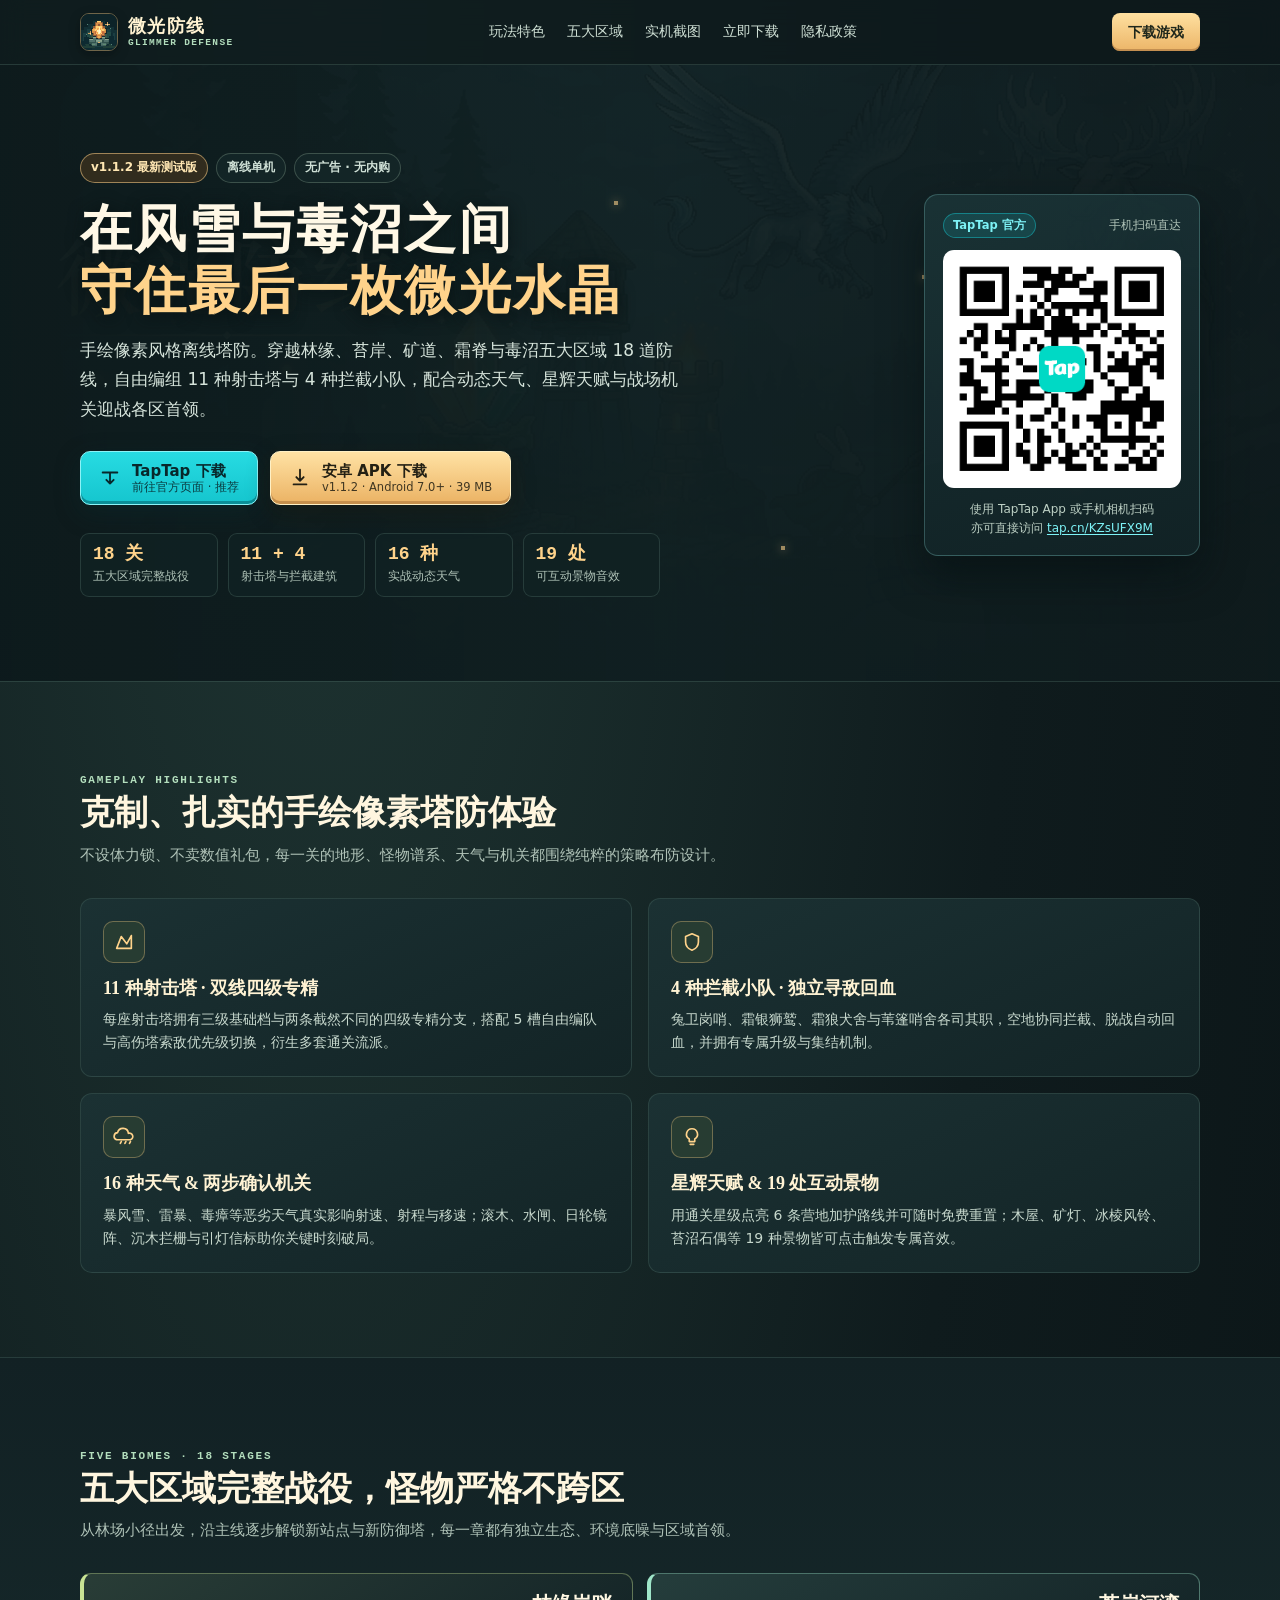
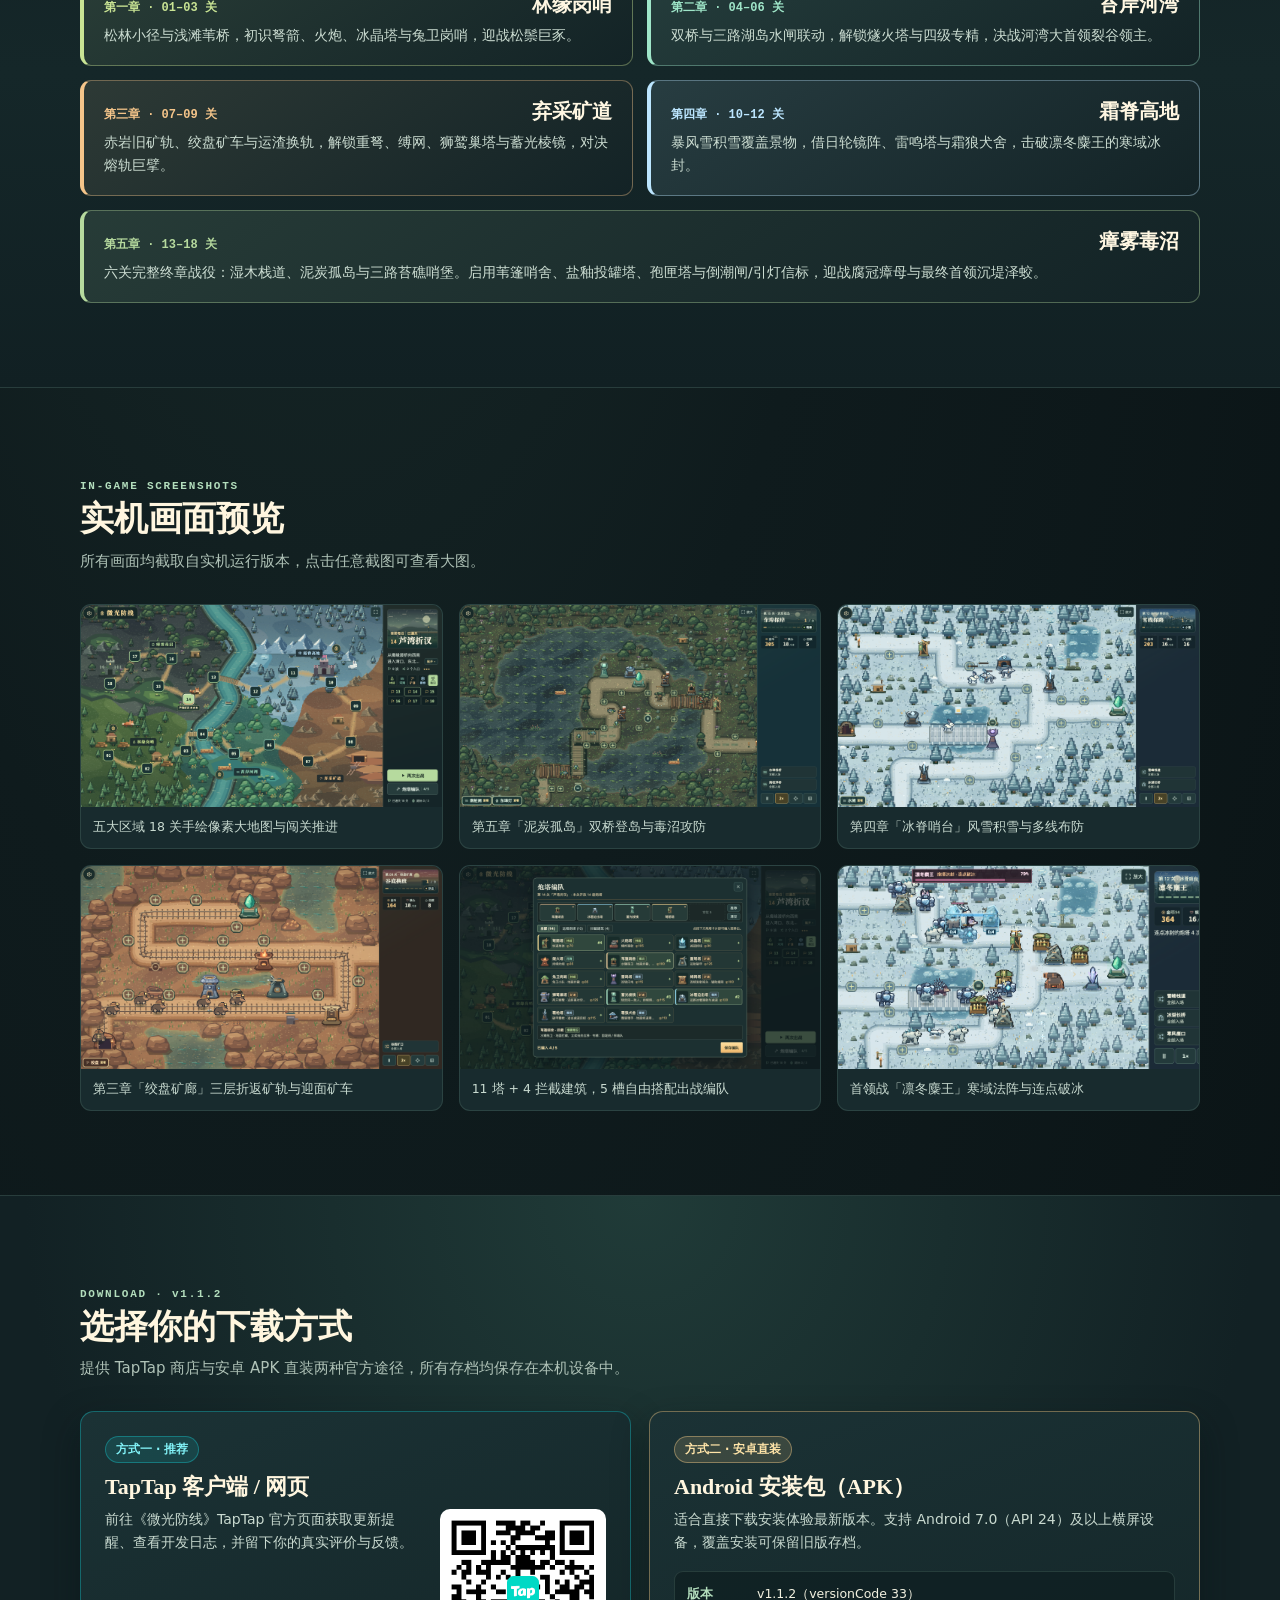
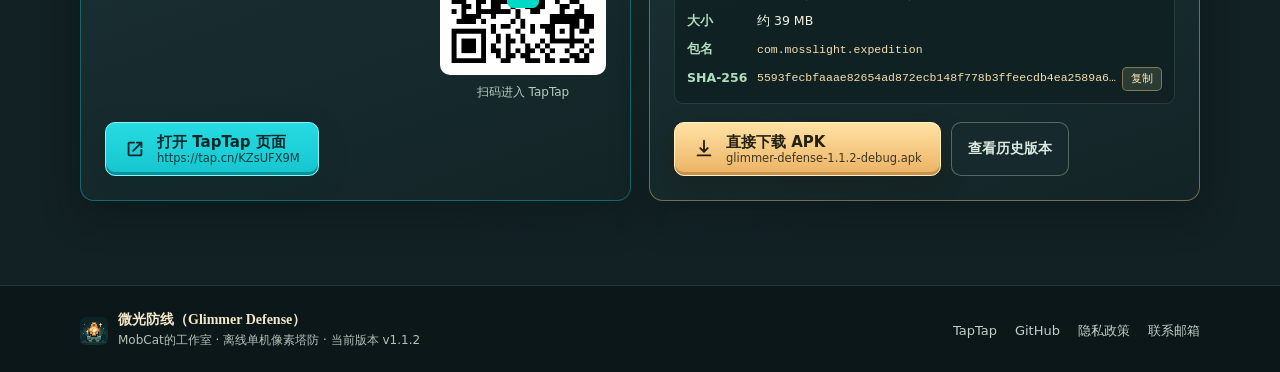
==== index.html @ dcfd7cd8 "Deploy Glimmer Defense static official website" ====
<!doctype html>
<html lang="zh-CN">
  <head>
    <meta charset="utf-8" />
    <meta name="viewport" content="width=device-width,initial-scale=1,viewport-fit=cover" />
    <title>微光防线（Glimmer Defense）· 离线单机像素塔防官网</title>
    <meta
      name="description"
      content="《微光防线》是一款离线单机像素塔防游戏。布置 11 种射击塔与 4 种拦截建筑，在五大区域 18 关风雪与毒沼中守住最后一枚微光水晶。支持安卓直装与 TapTap 下载。"
    />
    <meta name="theme-color" content="#142426" />
    <meta property="og:title" content="微光防线（Glimmer Defense）· 离线单机像素塔防" />
    <meta
      property="og:description"
      content="18 关五大区域手绘像素战役，11 种射击塔 + 4 种拦截建筑，16 种动态天气，离线单机无广告无内购。"
    />
    <meta property="og:image" content="./site/assets/cover.png" />
    <meta property="og:type" content="website" />
    <link rel="icon" href="./site/assets/icon.png" type="image/png" />
    <link rel="stylesheet" href="./site/style.css" />
  </head>
  <body>
    <header class="site-header">
      <div class="container header-inner">
        <a class="brand" href="#top" aria-label="微光防线首页">
          <img class="brand-icon" src="./site/assets/icon.png" alt="微光防线图标" width="38" height="38" />
          <span class="brand-text">
            <strong>微光防线</strong>
            <small>GLIMMER DEFENSE</small>
          </span>
        </a>
        <nav class="site-nav" aria-label="主导航">
          <a href="#features">玩法特色</a>
          <a href="#regions">五大区域</a>
          <a href="#gallery">实机截图</a>
          <a href="#download">立即下载</a>
          <a href="./privacy-policy.html">隐私政策</a>
        </nav>
        <a class="nav-cta" href="#download">下载游戏</a>
      </div>
    </header>

    <main id="top">
      <section class="hero">
        <div class="hero-backdrop" aria-hidden="true">
          <img src="./site/assets/cover.png" alt="" />
          <div class="hero-vignette"></div>
          <div class="hero-sparks">
            <span style="--x:14%;--y:28%;--d:0s"></span>
            <span style="--x:26%;--y:64%;--d:-1.2s"></span>
            <span style="--x:48%;--y:22%;--d:-2.5s"></span>
            <span style="--x:72%;--y:34%;--d:-0.7s"></span>
            <span style="--x:84%;--y:68%;--d:-3.1s"></span>
            <span style="--x:61%;--y:78%;--d:-1.8s"></span>
          </div>
        </div>

        <div class="container hero-grid">
          <div class="hero-copy">
            <div class="pill-row">
              <span class="pill accent">v1.1.2 最新测试版</span>
              <span class="pill">离线单机</span>
              <span class="pill">无广告 · 无内购</span>
            </div>
            <h1>
              在风雪与毒沼之间<br />
              <span>守住最后一枚微光水晶</span>
            </h1>
            <p class="hero-lead">
              手绘像素风格离线塔防。穿越林缘、苔岸、矿道、霜脊与毒沼五大区域 18 道防线，自由编组 11 种射击塔与 4 种拦截小队，配合动态天气、星辉天赋与战场机关迎战各区首领。
            </p>

            <div class="hero-actions">
              <a
                class="btn btn-taptap"
                href="https://tap.cn/KZsUFX9M"
                target="_blank"
                rel="noopener noreferrer"
              >
                <svg viewBox="0 0 24 24" aria-hidden="true">
                  <path d="M4 6h16M12 6v12M8 14l4 4 4-4" />
                </svg>
                <span>
                  <strong>TapTap 下载</strong>
                  <small>前往官方页面 · 推荐</small>
                </span>
              </a>
              <a
                class="btn btn-android"
                href="https://github.com/CatCatchFish/Mosslight/releases/download/v1.1.2/glimmer-defense-1.1.2-debug.apk"
                download="glimmer-defense-1.1.2-debug.apk"
              >
                <svg viewBox="0 0 24 24" aria-hidden="true">
                  <path d="M12 3v12m0 0-4-4m4 4 4-4M5 19h14" />
                </svg>
                <span>
                  <strong>安卓 APK 下载</strong>
                  <small>v1.1.2 · Android 7.0+ · 39 MB</small>
                </span>
              </a>
            </div>

            <div class="hero-metrics" aria-label="游戏核心规模">
              <div><strong>18 关</strong><span>五大区域完整战役</span></div>
              <div><strong>11 + 4</strong><span>射击塔与拦截建筑</span></div>
              <div><strong>16 种</strong><span>实战动态天气</span></div>
              <div><strong>19 处</strong><span>可互动景物音效</span></div>
            </div>
          </div>

          <aside class="hero-qr-card" aria-label="TapTap 扫码下载">
            <div class="qr-card-head">
              <span class="qr-badge">TapTap 官方</span>
              <span class="qr-sub">手机扫码直达</span>
            </div>
            <button
              type="button"
              class="qr-frame"
              id="hero-qr-trigger"
              aria-label="放大查看 TapTap 下载二维码"
              title="点击放大二维码"
            >
              <img
                src="./site/assets/taptap-qr.png"
                alt="《微光防线》TapTap 下载二维码"
                width="220"
                height="220"
              />
            </button>
            <p class="qr-caption">使用 TapTap App 或手机相机扫码<br />亦可直接访问 <a href="https://tap.cn/KZsUFX9M" target="_blank" rel="noopener noreferrer">tap.cn/KZsUFX9M</a></p>
          </aside>
        </div>
      </section>

      <section id="features" class="section">
        <div class="container">
          <div class="section-head">
            <span class="kicker">GAMEPLAY HIGHLIGHTS</span>
            <h2>克制、扎实的手绘像素塔防体验</h2>
            <p>不设体力锁、不卖数值礼包，每一关的地形、怪物谱系、天气与机关都围绕纯粹的策略布防设计。</p>
          </div>
          <div class="feature-grid">
            <article class="feature-card">
              <div class="feature-icon" aria-hidden="true">
                <svg viewBox="0 0 24 24"><path d="M4 19 9 6l6 8 5-9v14H4Z" /></svg>
              </div>
              <h3>11 种射击塔 · 双线四级专精</h3>
              <p>每座射击塔拥有三级基础档与两条截然不同的四级专精分支，搭配 5 槽自由编队与高伤塔索敌优先级切换，衍生多套通关流派。</p>
            </article>
            <article class="feature-card">
              <div class="feature-icon" aria-hidden="true">
                <svg viewBox="0 0 24 24"><path d="M12 3 5 6v6c0 4.5 3 7.5 7 9 4-1.5 7-4.5 7-9V6l-7-3Z" /></svg>
              </div>
              <h3>4 种拦截小队 · 独立寻敌回血</h3>
              <p>兔卫岗哨、霜银狮鹫、霜狼犬舍与苇篷哨舍各司其职，空地协同拦截、脱战自动回血，并拥有专属升级与集结机制。</p>
            </article>
            <article class="feature-card">
              <div class="feature-icon" aria-hidden="true">
                <svg viewBox="0 0 24 24"><path d="M4 15a4 4 0 0 1 1-7.8A6 6 0 0 1 16.8 8 3.5 3.5 0 0 1 19 15H4Zm4 4 1-2m4 2 1-2m4 2 1-2" /></svg>
              </div>
              <h3>16 种天气 & 两步确认机关</h3>
              <p>暴风雪、雷暴、毒瘴等恶劣天气真实影响射速、射程与移速；滚木、水闸、日轮镜阵、沉木拦栅与引灯信标助你关键时刻破局。</p>
            </article>
            <article class="feature-card">
              <div class="feature-icon" aria-hidden="true">
                <svg viewBox="0 0 24 24"><path d="M12 3a6 6 0 0 0-3 11.2V17h6v-2.8A6 6 0 0 0 12 3Zm-2 17h4" /></svg>
              </div>
              <h3>星辉天赋 & 19 处互动景物</h3>
              <p>用通关星级点亮 6 条营地加护路线并可随时免费重置；木屋、矿灯、冰棱风铃、苔沼石偶等 19 种景物皆可点击触发专属音效。</p>
            </article>
          </div>
        </div>
      </section>

      <section id="regions" class="section section-alt">
        <div class="container">
          <div class="section-head">
            <span class="kicker">FIVE BIOMES · 18 STAGES</span>
            <h2>五大区域完整战役，怪物严格不跨区</h2>
            <p>从林场小径出发，沿主线逐步解锁新站点与新防御塔，每一章都有独立生态、环境底噪与区域首领。</p>
          </div>
          <div class="region-grid">
            <article class="region-card" style="--region:#c9e494">
              <div class="region-top"><span>第一章 · 01–03 关</span><strong>林缘岗哨</strong></div>
              <p>松林小径与浅滩苇桥，初识弩箭、火炮、冰晶塔与兔卫岗哨，迎战松鬃巨豕。</p>
            </article>
            <article class="region-card" style="--region:#9fe6c9">
              <div class="region-top"><span>第二章 · 04–06 关</span><strong>苔岸河湾</strong></div>
              <p>双桥与三路湖岛水闸联动，解锁燧火塔与四级专精，决战河湾大首领裂谷领主。</p>
            </article>
            <article class="region-card" style="--region:#f5c58a">
              <div class="region-top"><span>第三章 · 07–09 关</span><strong>弃采矿道</strong></div>
              <p>赤岩旧矿轨、绞盘矿车与运渣换轨，解锁重弩、缚网、狮鹫巢塔与蓄光棱镜，对决熔轨巨擘。</p>
            </article>
            <article class="region-card" style="--region:#bce6ff">
              <div class="region-top"><span>第四章 · 10–12 关</span><strong>霜脊高地</strong></div>
              <p>暴风雪积雪覆盖景物，借日轮镜阵、雷鸣塔与霜狼犬舍，击破凛冬麋王的寒域冰封。</p>
            </article>
            <article class="region-card region-wide" style="--region:#b6da9e">
              <div class="region-top"><span>第五章 · 13–18 关</span><strong>瘴雾毒沼</strong></div>
              <p>六关完整终章战役：湿木栈道、泥炭孤岛与三路苔礁哨堡。启用苇篷哨舍、盐釉投罐塔、孢匣塔与倒潮闸/引灯信标，迎战腐冠瘴母与最终首领沉堤泽蛟。</p>
            </article>
          </div>
        </div>
      </section>

      <section id="gallery" class="section">
        <div class="container">
          <div class="section-head">
            <span class="kicker">IN-GAME SCREENSHOTS</span>
            <h2>实机画面预览</h2>
            <p>所有画面均截取自实机运行版本，点击任意截图可查看大图。</p>
          </div>
          <div class="gallery-grid" id="gallery-grid">
            <figure class="shot-card">
              <button type="button" class="shot-btn" data-shot="0" aria-label="查看大图：五大区域 18 关手绘像素大地图">
                <img src="./site/assets/shot-01-map.png" alt="五大区域 18 关手绘像素大地图" loading="lazy" />
              </button>
              <figcaption>五大区域 18 关手绘像素大地图与闯关推进</figcaption>
            </figure>
            <figure class="shot-card">
              <button type="button" class="shot-btn" data-shot="1" aria-label="查看大图：毒沼泥炭孤岛实战">
                <img src="./site/assets/shot-02-mire.png" alt="第 15 关泥炭孤岛毒沼实战" loading="lazy" />
              </button>
              <figcaption>第五章「泥炭孤岛」双桥登岛与毒沼攻防</figcaption>
            </figure>
            <figure class="shot-card">
              <button type="button" class="shot-btn" data-shot="2" aria-label="查看大图：霜脊高地雪天实战">
                <img src="./site/assets/shot-03-frost.png" alt="第 12 关冰脊哨台霜脊雪天实战" loading="lazy" />
              </button>
              <figcaption>第四章「冰脊哨台」风雪积雪与多线布防</figcaption>
            </figure>
            <figure class="shot-card">
              <button type="button" class="shot-btn" data-shot="3" aria-label="查看大图：弃采矿道绞盘矿廊实战">
                <img src="./site/assets/shot-04-mine.png" alt="第 08 关绞盘矿廊矿道实战" loading="lazy" />
              </button>
              <figcaption>第三章「绞盘矿廊」三层折返矿轨与迎面矿车</figcaption>
            </figure>
            <figure class="shot-card">
              <button type="button" class="shot-btn" data-shot="4" aria-label="查看大图：炮塔编队界面">
                <img src="./site/assets/shot-05-loadout.png" alt="11 种射击塔与 4 种拦截建筑的 5 槽炮塔编队界面" loading="lazy" />
              </button>
              <figcaption>11 塔 + 4 拦截建筑，5 槽自由搭配出战编队</figcaption>
            </figure>
            <figure class="shot-card">
              <button type="button" class="shot-btn" data-shot="5" aria-label="查看大图：凛冬麋王 Boss 战">
                <img src="./site/assets/shot-06-boss.png" alt="第 12 关凛冬麋王冰封炮塔 Boss 战" loading="lazy" />
              </button>
              <figcaption>首领战「凛冬麋王」寒域法阵与连点破冰</figcaption>
            </figure>
          </div>
        </div>
      </section>

      <section id="download" class="section section-download">
        <div class="container">
          <div class="section-head">
            <span class="kicker">DOWNLOAD · v1.1.2</span>
            <h2>选择你的下载方式</h2>
            <p>提供 TapTap 商店与安卓 APK 直装两种官方途径，所有存档均保存在本机设备中。</p>
          </div>

          <div class="download-grid">
            <article class="download-card download-taptap">
              <div class="download-card-main">
                <span class="download-tag taptap-tag">方式一 · 推荐</span>
                <h3>TapTap 客户端 / 网页</h3>
                <p>前往《微光防线》TapTap 官方页面获取更新提醒、查看开发日志，并留下你的真实评价与反馈。</p>
                <div class="download-card-actions">
                  <a
                    class="btn btn-taptap"
                    href="https://tap.cn/KZsUFX9M"
                    target="_blank"
                    rel="noopener noreferrer"
                  >
                    <svg viewBox="0 0 24 24" aria-hidden="true">
                      <path d="M14 5h5v5m0-5-9 9M19 13v5a1 1 0 0 1-1 1H6a1 1 0 0 1-1-1V6a1 1 0 0 1 1-1h5" />
                    </svg>
                    <span><strong>打开 TapTap 页面</strong><small>https://tap.cn/KZsUFX9M</small></span>
                  </a>
                </div>
              </div>
              <div class="download-qr">
                <button
                  type="button"
                  class="qr-mini-btn"
                  id="download-qr-trigger"
                  aria-label="放大查看 TapTap 下载二维码"
                >
                  <img
                    src="./site/assets/taptap-qr.png"
                    alt="《微光防线》TapTap 二维码"
                    width="148"
                    height="148"
                  />
                </button>
                <span>扫码进入 TapTap</span>
              </div>
            </article>

            <article class="download-card download-android">
              <div class="download-card-main">
                <span class="download-tag android-tag">方式二 · 安卓直装</span>
                <h3>Android 安装包（APK）</h3>
                <p>适合直接下载安装体验最新版本。支持 Android 7.0（API 24）及以上横屏设备，覆盖安装可保留旧版存档。</p>
                <ul class="apk-meta">
                  <li><strong>版本</strong><span>v1.1.2（versionCode 33）</span></li>
                  <li><strong>大小</strong><span>约 39 MB</span></li>
                  <li><strong>包名</strong><span><code>com.mosslight.expedition</code></span></li>
                  <li>
                    <strong>SHA-256</strong>
                    <span class="hash-row">
                      <code id="apk-sha256">5593fecbfaaae82654ad872ecb148f778b3ffeecdb4ea2589a6d2d786d2f16dd</code>
                      <button type="button" class="copy-btn" id="copy-sha256">复制</button>
                    </span>
                  </li>
                </ul>
                <div class="download-card-actions">
                  <a
                    class="btn btn-android"
                    href="https://github.com/CatCatchFish/Mosslight/releases/download/v1.1.2/glimmer-defense-1.1.2-debug.apk"
                    download="glimmer-defense-1.1.2-debug.apk"
                  >
                    <svg viewBox="0 0 24 24" aria-hidden="true">
                      <path d="M12 3v12m0 0-4-4m4 4 4-4M5 19h14" />
                    </svg>
                    <span><strong>直接下载 APK</strong><small>glimmer-defense-1.1.2-debug.apk</small></span>
                  </a>
                  <a
                    class="btn btn-ghost"
                    href="https://github.com/CatCatchFish/Mosslight/releases"
                    target="_blank"
                    rel="noopener noreferrer"
                  >查看历史版本</a>
                </div>
              </div>
            </article>
          </div>
        </div>
      </section>
    </main>

    <footer class="site-footer">
      <div class="container footer-inner">
        <div class="footer-brand">
          <img src="./site/assets/icon.png" alt="" width="28" height="28" />
          <div>
            <strong>微光防线（Glimmer Defense）</strong>
            <p>MobCat的工作室 · 离线单机像素塔防 · 当前版本 v1.1.2</p>
          </div>
        </div>
        <div class="footer-links">
          <a href="https://tap.cn/KZsUFX9M" target="_blank" rel="noopener noreferrer">TapTap</a>
          <a href="https://github.com/CatCatchFish/Mosslight" target="_blank" rel="noopener noreferrer">GitHub</a>
          <a href="./privacy-policy.html">隐私政策</a>
          <a href="mailto:mob0825@163.com">联系邮箱</a>
        </div>
      </div>
    </footer>

    <dialog id="lightbox" class="modal-dialog" aria-label="截图大图预览">
      <div class="modal-head">
        <span id="lightbox-caption"></span>
        <button type="button" class="modal-close" id="lightbox-close" aria-label="关闭预览">✕</button>
      </div>
      <div class="lightbox-stage">
        <button type="button" class="lightbox-nav prev" id="lightbox-prev" aria-label="上一张">‹</button>
        <img id="lightbox-img" alt="" />
        <button type="button" class="lightbox-nav next" id="lightbox-next" aria-label="下一张">›</button>
      </div>
    </dialog>

    <dialog id="qr-modal" class="modal-dialog qr-modal" aria-labelledby="qr-modal-title">
      <div class="modal-head">
        <strong id="qr-modal-title">扫码前往 TapTap 下载《微光防线》</strong>
        <button type="button" class="modal-close" id="qr-modal-close" aria-label="关闭二维码弹窗">✕</button>
      </div>
      <div class="qr-modal-body">
        <img src="./site/assets/taptap-qr.png" alt="《微光防线》TapTap 下载二维码" width="280" height="280" />
        <p>使用 TapTap 客户端或手机相机扫码，或直接打开链接：</p>
        <a class="btn btn-taptap" href="https://tap.cn/KZsUFX9M" target="_blank" rel="noopener noreferrer">
          <span><strong>前往 https://tap.cn/KZsUFX9M</strong></span>
        </a>
      </div>
    </dialog>

    <script src="./site/app.js" defer></script>
  </body>
</html>
---- site/style.css ----
:root {
  color-scheme: dark;
  --bg: #0f1b1d;
  --bg-alt: #132225;
  --surface: #182b2e;
  --surface-strong: #1e3538;
  --line: #49666066;
  --line-strong: #87a69088;
  --paper: #f2f1e0;
  --muted: #afc2b7;
  --gold: #ffd38b;
  --gold-deep: #d99f54;
  --mint: #b3debd;
  --taptap: #15c5ce;
  --taptap-deep: #0b8f98;
  --serif: "Songti SC", "STSong", "Noto Serif CJK SC", Georgia, serif;
  --sans: system-ui, -apple-system, "PingFang SC", "Microsoft YaHei", sans-serif;
  --mono: ui-monospace, "SFMono-Regular", Consolas, monospace;
}

* {
  box-sizing: border-box;
}

html {
  scroll-behavior: smooth;
}

body {
  margin: 0;
  background: radial-gradient(ellipse at 25% 0%, #203734 0%, var(--bg) 52%, #0a1315 100%);
  color: var(--paper);
  font: 15px/1.65 var(--sans);
  -webkit-font-smoothing: antialiased;
}

img {
  max-width: 100%;
  display: block;
}

a {
  color: inherit;
}

button {
  font: inherit;
  color: inherit;
  cursor: pointer;
}

.container {
  width: min(1120px, calc(100% - 32px));
  margin-inline: auto;
}

/* Header */
.site-header {
  position: sticky;
  top: 0;
  z-index: 20;
  backdrop-filter: blur(12px);
  background: #0e1a1cd6;
  border-bottom: 1px solid var(--line);
}

.header-inner {
  display: flex;
  align-items: center;
  justify-content: space-between;
  gap: 16px;
  min-height: 64px;
}

.brand {
  display: inline-flex;
  align-items: center;
  gap: 10px;
  text-decoration: none;
}

.brand-icon {
  border-radius: 9px;
  border: 1px solid #ffd38b66;
  image-rendering: pixelated;
  box-shadow: 0 4px 12px #00000044;
}

.brand-text strong {
  display: block;
  font: 800 18px/1.15 var(--serif);
  letter-spacing: 0.08em;
  color: #fff3d2;
}

.brand-text small {
  display: block;
  font: 700 9.5px/1.2 var(--mono);
  letter-spacing: 0.14em;
  color: var(--mint);
}

.site-nav {
  display: flex;
  align-items: center;
  gap: 22px;
}

.site-nav a {
  text-decoration: none;
  color: #cfe0d5;
  font-size: 14px;
  font-weight: 500;
  transition: color 0.15s ease;
}

.site-nav a:hover,
.site-nav a:focus-visible {
  color: var(--gold);
}

.nav-cta {
  display: inline-flex;
  align-items: center;
  justify-content: center;
  padding: 8px 16px;
  border-radius: 8px;
  background: linear-gradient(180deg, #ffe0a0, #ecb568);
  color: #1f271c;
  font-weight: 750;
  font-size: 13.5px;
  text-decoration: none;
  box-shadow: inset 0 -2px #9f6d3a88;
}

.nav-cta:hover {
  filter: brightness(1.06);
}

/* Hero */
.hero {
  position: relative;
  overflow: hidden;
  padding: clamp(44px, 7vw, 88px) 0 clamp(48px, 7vw, 84px);
  border-bottom: 1px solid var(--line);
}

.hero-backdrop {
  position: absolute;
  inset: 0;
  z-index: 0;
  pointer-events: none;
}

.hero-backdrop img {
  width: 100%;
  height: 100%;
  object-fit: cover;
  object-position: center 42%;
  opacity: 0.34;
  filter: saturate(1.05);
}

.hero-vignette {
  position: absolute;
  inset: 0;
  background:
    linear-gradient(90deg, #0d1a1ce8 0%, #102022cc 52%, #0e1a1ce6 100%),
    linear-gradient(180deg, #0d191b44 0%, var(--bg) 100%);
}

.hero-sparks span {
  position: absolute;
  left: var(--x);
  top: var(--y);
  width: 4px;
  height: 4px;
  background: var(--gold);
  box-shadow: 0 0 10px var(--gold);
  opacity: 0.6;
  animation: spark-float 4.8s ease-in-out infinite;
  animation-delay: var(--d);
}

@keyframes spark-float {
  0%, 100% { opacity: 0.18; transform: translate(0, 4px); }
  50% { opacity: 0.9; transform: translate(4px, -10px); }
}

.hero-grid {
  position: relative;
  z-index: 1;
  display: grid;
  grid-template-columns: minmax(0, 1fr) 276px;
  align-items: center;
  gap: clamp(24px, 4vw, 48px);
}

.pill-row {
  display: flex;
  flex-wrap: wrap;
  gap: 8px;
  margin-bottom: 16px;
}

.pill {
  padding: 4px 10px;
  border-radius: 999px;
  border: 1px solid #8ca89455;
  background: #142729cc;
  color: #cfe0d6;
  font-size: 12px;
  font-weight: 600;
}

.pill.accent {
  border-color: #ffd38b88;
  background: #3b311ecc;
  color: #ffe7b3;
}

.hero h1 {
  margin: 0 0 14px;
  font: 800 clamp(30px, 4.4vw, 52px)/1.18 var(--serif);
  letter-spacing: 0.04em;
  color: #fff8e6;
  text-shadow: 0 3px 16px #071112;
}

.hero h1 span {
  color: var(--gold);
}

.hero-lead {
  margin: 0 0 26px;
  max-width: 610px;
  color: #d6e4db;
  font-size: clamp(15px, 1.4vw, 17px);
  line-height: 1.75;
}

.hero-actions {
  display: flex;
  flex-wrap: wrap;
  gap: 12px;
  margin-bottom: 28px;
}

.btn {
  display: inline-flex;
  align-items: center;
  gap: 11px;
  min-height: 54px;
  padding: 9px 18px;
  border-radius: 10px;
  border: 1px solid transparent;
  text-decoration: none;
  transition: transform 0.14s ease, filter 0.14s ease, border-color 0.14s ease;
}

.btn:hover {
  transform: translateY(-1px);
  filter: brightness(1.06);
}

.btn svg {
  width: 22px;
  height: 22px;
  fill: none;
  stroke: currentColor;
  stroke-width: 2;
  stroke-linecap: round;
  stroke-linejoin: round;
  flex: none;
}

.btn strong {
  display: block;
  font-size: 15px;
  line-height: 1.2;
}

.btn small {
  display: block;
  font-size: 11.5px;
  opacity: 0.86;
  line-height: 1.25;
}

.btn-taptap {
  background: linear-gradient(180deg, #27dbe2, var(--taptap));
  border-color: #8bf3f7;
  color: #08272b;
  box-shadow: inset 0 -3px var(--taptap-deep), 0 8px 24px #092c3066;
}

.btn-android {
  background: linear-gradient(180deg, #ffe2a4, #ebb263);
  border-color: #fff0c4;
  color: #232014;
  box-shadow: inset 0 -3px #a8713988, 0 8px 24px #1d180a55;
}

.btn-ghost {
  min-height: 54px;
  padding: 0 16px;
  border-color: var(--line-strong);
  background: #172b2dcc;
  color: #dce9df;
  font-size: 14px;
  font-weight: 600;
}

.hero-metrics {
  display: grid;
  grid-template-columns: repeat(4, minmax(0, 1fr));
  gap: 10px;
  max-width: 580px;
}

.hero-metrics > div {
  padding: 10px 12px;
  border-radius: 9px;
  border: 1px solid var(--line);
  background: #112224cc;
}

.hero-metrics strong {
  display: block;
  font: 800 18px/1.2 var(--mono);
  color: var(--gold);
}

.hero-metrics span {
  display: block;
  margin-top: 2px;
  font-size: 11.5px;
  color: var(--muted);
}

/* Hero QR Card */
.hero-qr-card {
  padding: 18px;
  border-radius: 14px;
  border: 1px solid #65a3a166;
  background: linear-gradient(165deg, #1a3336ee 0%, #122326f2 100%);
  box-shadow: 0 18px 42px #050f1199;
  text-align: center;
}

.qr-card-head {
  display: flex;
  align-items: center;
  justify-content: space-between;
  margin-bottom: 12px;
}

.qr-badge {
  padding: 2px 9px;
  border-radius: 999px;
  background: #15c5ce26;
  border: 1px solid #15c5ce77;
  color: #7df2f6;
  font-size: 11.5px;
  font-weight: 700;
}

.qr-sub {
  font-size: 12px;
  color: var(--muted);
}

.qr-frame {
  display: grid;
  place-items: center;
  width: 100%;
  padding: 12px;
  border-radius: 11px;
  border: 1px solid #ffffff22;
  background: #ffffff;
  transition: transform 0.15s ease, box-shadow 0.15s ease;
}

.qr-frame:hover {
  transform: scale(1.02);
  box-shadow: 0 0 0 3px #15c5ce66;
}

.qr-frame img {
  width: 100%;
  max-width: 212px;
  height: auto;
  aspect-ratio: 1;
}

.qr-caption {
  margin: 12px 0 0;
  font-size: 12px;
  line-height: 1.55;
  color: #bdd0c4;
}

.qr-caption a {
  color: #7df2f6;
  text-decoration: underline;
  text-underline-offset: 2px;
}

/* Sections */
.section {
  padding: clamp(52px, 7vw, 84px) 0;
}

.section-alt {
  background: linear-gradient(180deg, #122124, #152729 50%, #112023);
  border-block: 1px solid var(--line);
}

.section-head {
  max-width: 680px;
  margin-bottom: 30px;
}

.kicker {
  display: inline-block;
  margin-bottom: 6px;
  font: 700 11px/1 var(--mono);
  letter-spacing: 0.16em;
  color: var(--mint);
}

.section-head h2 {
  margin: 0 0 8px;
  font: 800 clamp(24px, 3vw, 34px)/1.25 var(--serif);
  color: #fff6df;
}

.section-head p {
  margin: 0;
  color: var(--muted);
  font-size: 15px;
}

/* Features */
.feature-grid {
  display: grid;
  grid-template-columns: repeat(2, minmax(0, 1fr));
  gap: 16px;
}

.feature-card {
  padding: 22px;
  border-radius: 12px;
  border: 1px solid var(--line);
  background: linear-gradient(155deg, #1b3133, #132426);
}

.feature-icon {
  width: 42px;
  height: 42px;
  display: grid;
  place-items: center;
  margin-bottom: 14px;
  border-radius: 10px;
  border: 1px solid #ffd38b55;
  background: #273c32;
  color: var(--gold);
}

.feature-icon svg {
  width: 22px;
  height: 22px;
  fill: none;
  stroke: currentColor;
  stroke-width: 1.8;
  stroke-linecap: round;
  stroke-linejoin: round;
}

.feature-card h3 {
  margin: 0 0 8px;
  font: 750 18px/1.3 var(--serif);
  color: #fff3d4;
}

.feature-card p {
  margin: 0;
  color: #c7d8cd;
  font-size: 14px;
}

/* Regions */
.region-grid {
  display: grid;
  grid-template-columns: repeat(2, minmax(0, 1fr));
  gap: 14px;
}

.region-card {
  padding: 18px 20px;
  border-radius: 11px;
  border: 1px solid color-mix(in srgb, var(--region) 36%, transparent);
  border-left: 4px solid var(--region);
  background: linear-gradient(145deg, color-mix(in srgb, var(--region) 10%, #172a2c), #132326);
}

.region-wide {
  grid-column: 1 / -1;
}

.region-top {
  display: flex;
  flex-wrap: wrap;
  align-items: baseline;
  justify-content: space-between;
  gap: 8px;
  margin-bottom: 8px;
}

.region-top span {
  font: 700 12px/1 var(--mono);
  color: var(--region);
}

.region-top strong {
  font: 800 20px/1.2 var(--serif);
  color: #fff7e2;
}

.region-card p {
  margin: 0;
  color: #ccddd2;
  font-size: 14px;
}

/* Gallery */
.gallery-grid {
  display: grid;
  grid-template-columns: repeat(3, minmax(0, 1fr));
  gap: 16px;
}

.shot-card {
  margin: 0;
  border-radius: 11px;
  overflow: hidden;
  border: 1px solid var(--line);
  background: var(--surface);
}

.shot-btn {
  display: block;
  width: 100%;
  padding: 0;
  border: 0;
  background: #0d191b;
  overflow: hidden;
}

.shot-btn img {
  width: 100%;
  aspect-ratio: 16 / 9;
  object-fit: cover;
  transition: transform 0.22s ease;
}

.shot-btn:hover img {
  transform: scale(1.03);
}

.shot-card figcaption {
  padding: 10px 12px;
  font-size: 12.5px;
  color: #c8dad0;
}

/* Download Section */
.section-download {
  background: radial-gradient(ellipse at 50% 0%, #203b38 0%, #122124 68%);
  border-top: 1px solid var(--line);
}

.download-grid {
  display: grid;
  grid-template-columns: repeat(2, minmax(0, 1fr));
  gap: 18px;
}

.download-card {
  display: flex;
  gap: 18px;
  padding: 24px;
  border-radius: 14px;
  border: 1px solid var(--line-strong);
  background: linear-gradient(160deg, #1b3235, #132426);
  box-shadow: 0 14px 36px #07121470;
}

.download-taptap {
  border-color: #15c5ce66;
}

.download-android {
  border-color: #ffd38b66;
}

.download-card-main {
  flex: 1;
  min-width: 0;
  display: flex;
  flex-direction: column;
}

.download-tag {
  display: inline-block;
  align-self: flex-start;
  margin-bottom: 10px;
  padding: 3px 10px;
  border-radius: 999px;
  font-size: 11.5px;
  font-weight: 700;
}

.taptap-tag {
  background: #15c5ce24;
  border: 1px solid #15c5ce66;
  color: #82f3f8;
}

.android-tag {
  background: #ffd38b24;
  border: 1px solid #ffd38b66;
  color: #ffe4a8;
}

.download-card h3 {
  margin: 0 0 8px;
  font: 800 22px/1.25 var(--serif);
  color: #fff6df;
}

.download-card p {
  margin: 0 0 16px;
  color: #c9dad0;
  font-size: 14px;
}

.download-card-actions {
  margin-top: auto;
  display: flex;
  flex-wrap: wrap;
  gap: 10px;
}

.download-qr {
  flex: none;
  display: flex;
  flex-direction: column;
  align-items: center;
  justify-content: center;
  gap: 8px;
  font-size: 12px;
  color: #b7cbc0;
}

.qr-mini-btn {
  padding: 8px;
  border: 1px solid #ffffff33;
  border-radius: 10px;
  background: #ffffff;
  transition: transform 0.14s ease;
}

.qr-mini-btn:hover {
  transform: scale(1.03);
}

.apk-meta {
  list-style: none;
  margin: 0 0 18px;
  padding: 12px;
  border-radius: 9px;
  border: 1px solid var(--line);
  background: #102022cc;
  display: grid;
  gap: 7px;
  font-size: 12.5px;
}

.apk-meta li {
  display: grid;
  grid-template-columns: 62px minmax(0, 1fr);
  gap: 8px;
  align-items: center;
}

.apk-meta strong {
  color: var(--mint);
  font-weight: 650;
}

.apk-meta code {
  font-family: var(--mono);
  font-size: 11.5px;
  color: #f4dfad;
  word-break: break-all;
}

.hash-row {
  display: flex;
  align-items: center;
  gap: 6px;
  min-width: 0;
}

.hash-row code {
  overflow: hidden;
  text-overflow: ellipsis;
  white-space: nowrap;
}

.copy-btn {
  flex: none;
  padding: 2px 8px;
  border-radius: 5px;
  border: 1px solid #ffd38b66;
  background: #2b3c34;
  color: #ffe7b0;
  font-size: 11px;
}

.copy-btn:hover {
  background: #3a4f43;
}

/* Footer */
.site-footer {
  border-top: 1px solid var(--line);
  background: #0c1719;
  padding: 26px 0;
}

.footer-inner {
  display: flex;
  flex-wrap: wrap;
  align-items: center;
  justify-content: space-between;
  gap: 16px;
}

.footer-brand {
  display: flex;
  align-items: center;
  gap: 10px;
}

.footer-brand img {
  border-radius: 6px;
  image-rendering: pixelated;
}

.footer-brand strong {
  display: block;
  font: 750 14px/1.2 var(--serif);
  color: #f4e8ca;
}

.footer-brand p {
  margin: 2px 0 0;
  font-size: 12px;
  color: var(--muted);
}

.footer-links {
  display: flex;
  flex-wrap: wrap;
  gap: 18px;
  font-size: 13px;
  color: #bed0c5;
}

.footer-links a {
  text-decoration: none;
}

.footer-links a:hover {
  color: var(--gold);
  text-decoration: underline;
}

/* Modals */
.modal-dialog {
  width: min(960px, calc(100% - 24px));
  max-height: calc(100dvh - 24px);
  padding: 16px;
  border-radius: 14px;
  border: 1px solid var(--line-strong);
  background: #142628;
  color: var(--paper);
  box-shadow: 0 24px 64px #040c0ec8;
}

.modal-dialog::backdrop {
  background: #050d0ed9;
  backdrop-filter: blur(4px);
}

.modal-head {
  display: flex;
  align-items: center;
  justify-content: space-between;
  gap: 12px;
  margin-bottom: 12px;
  font-size: 14px;
  color: #f3e4bf;
}

.modal-close {
  width: 34px;
  height: 34px;
  border-radius: 8px;
  border: 1px solid var(--line-strong);
  background: #203738;
  color: #f3e9d2;
}

.lightbox-stage {
  position: relative;
  display: grid;
  place-items: center;
}

.lightbox-stage img {
  max-height: 76dvh;
  border-radius: 8px;
  border: 1px solid var(--line);
}

.lightbox-nav {
  position: absolute;
  top: 50%;
  transform: translateY(-50%);
  width: 42px;
  height: 42px;
  border-radius: 50%;
  border: 1px solid #ffd38b88;
  background: #122426dd;
  color: #ffe7b3;
  font-size: 26px;
  line-height: 1;
}

.lightbox-nav.prev { left: 10px; }
.lightbox-nav.next { right: 10px; }

.qr-modal {
  width: min(380px, calc(100% - 24px));
  text-align: center;
}

.qr-modal-body {
  display: grid;
  justify-items: center;
  gap: 12px;
}

.qr-modal-body img {
  padding: 12px;
  border-radius: 12px;
  background: #ffffff;
}

.qr-modal-body p {
  margin: 0;
  font-size: 13px;
  color: var(--muted);
}

/* Responsive */
@media (max-width: 960px) {
  .hero-grid {
    grid-template-columns: 1fr;
  }
  .hero-qr-card {
    max-width: 300px;
  }
  .gallery-grid {
    grid-template-columns: repeat(2, minmax(0, 1fr));
  }
  .download-grid {
    grid-template-columns: 1fr;
  }
}

@media (max-width: 720px) {
  .site-nav {
    display: none;
  }
  .hero-metrics {
    grid-template-columns: repeat(2, minmax(0, 1fr));
  }
  .feature-grid,
  .region-grid,
  .gallery-grid {
    grid-template-columns: 1fr;
  }
  .download-card {
    flex-direction: column;
  }
  .download-qr {
    align-items: flex-start;
  }
  .hero-actions .btn,
  .download-card-actions .btn {
    width: 100%;
    justify-content: center;
  }
}

@media (prefers-reduced-motion: reduce) {
  html { scroll-behavior: auto; }
  .hero-sparks span { animation: none; }
  .btn, .shot-btn img, .qr-frame { transition: none; }
}
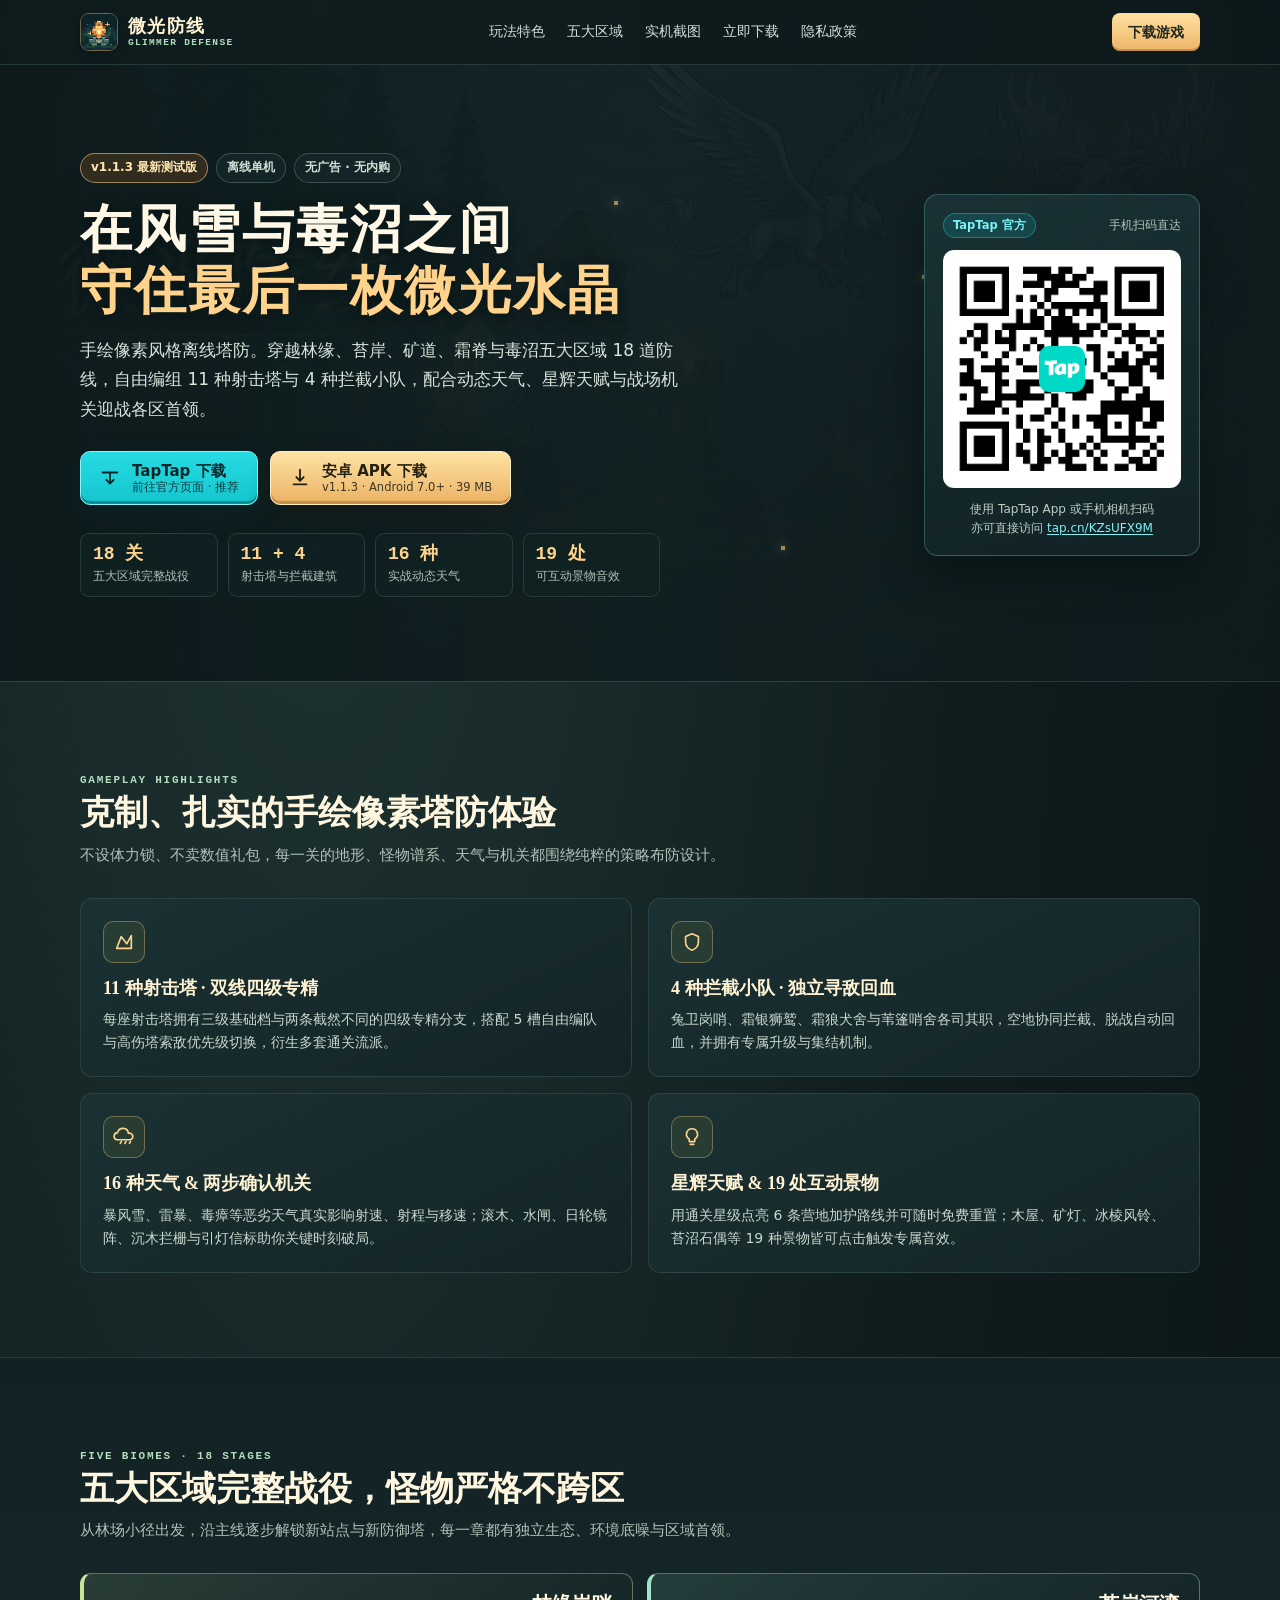
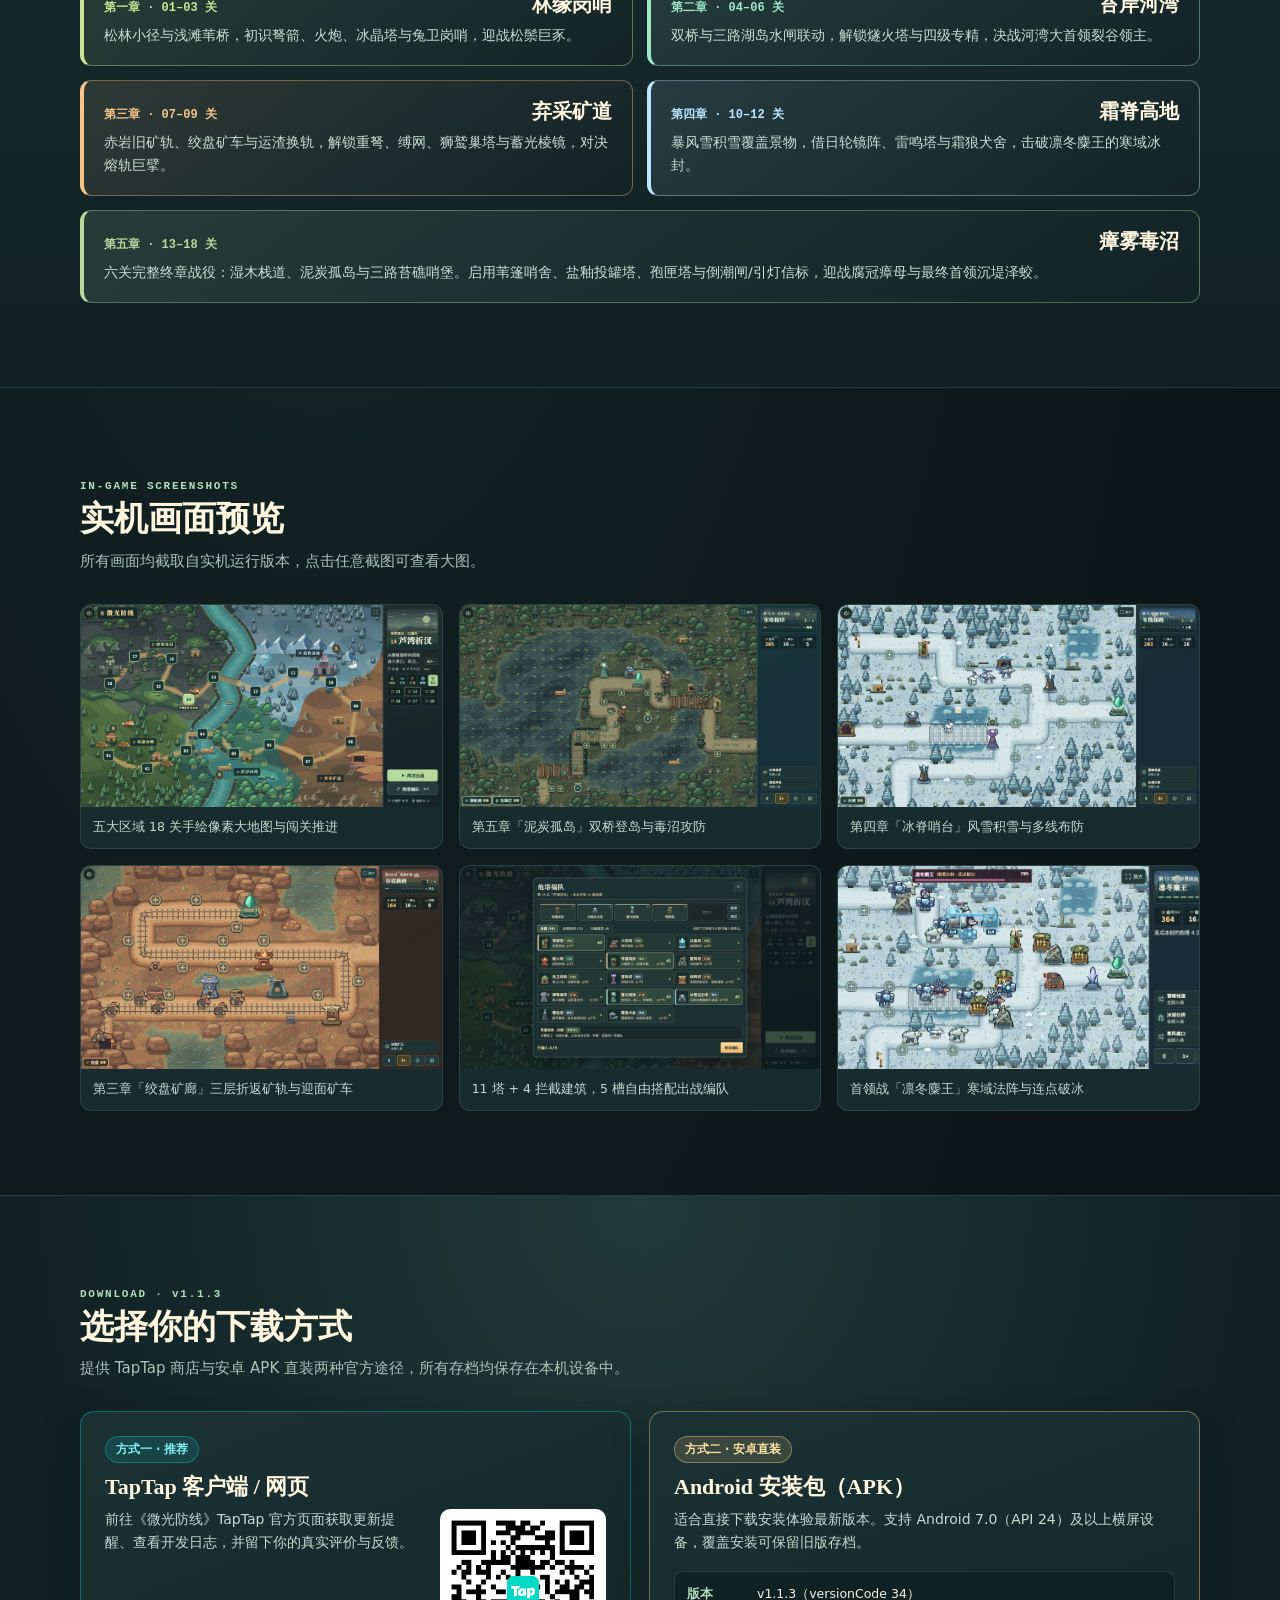
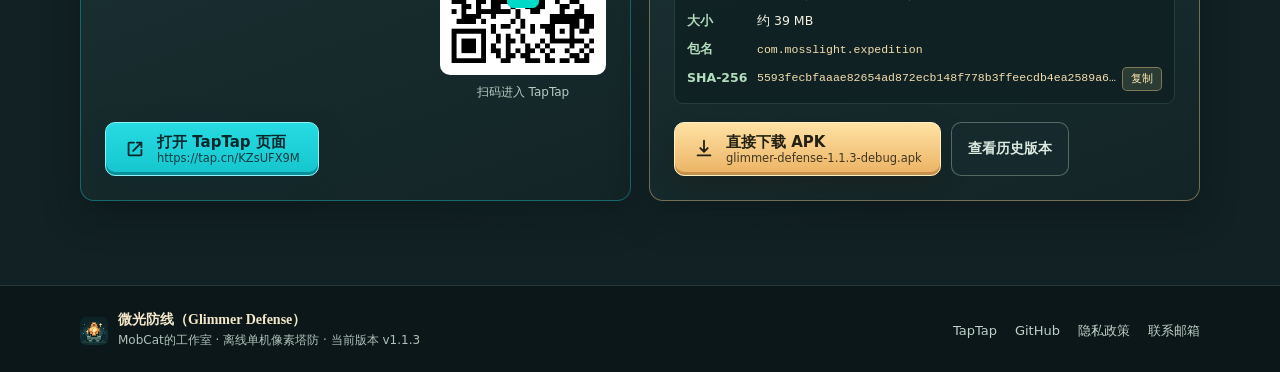
==== commit 52d521de: "Update site and privacy policy for v1.1.3" ====
--- a/index.html
+++ b/index.html
@@ -58,7 +58,7 @@
         <div class="container hero-grid">
           <div class="hero-copy">
             <div class="pill-row">
-              <span class="pill accent">v1.1.2 最新测试版</span>
+              <span class="pill accent">v1.1.3 最新测试版</span>
               <span class="pill">离线单机</span>
               <span class="pill">无广告 · 无内购</span>
             </div>
@@ -87,15 +87,15 @@
               </a>
               <a
                 class="btn btn-android"
-                href="https://github.com/CatCatchFish/Mosslight/releases/download/v1.1.2/glimmer-defense-1.1.2-debug.apk"
-                download="glimmer-defense-1.1.2-debug.apk"
+                href="https://github.com/CatCatchFish/Mosslight/releases/download/v1.1.3/glimmer-defense-1.1.3-debug.apk"
+                download="glimmer-defense-1.1.3-debug.apk"
               >
                 <svg viewBox="0 0 24 24" aria-hidden="true">
                   <path d="M12 3v12m0 0-4-4m4 4 4-4M5 19h14" />
                 </svg>
                 <span>
                   <strong>安卓 APK 下载</strong>
-                  <small>v1.1.2 · Android 7.0+ · 39 MB</small>
+                  <small>v1.1.3 · Android 7.0+ · 39 MB</small>
                 </span>
               </a>
             </div>
@@ -255,7 +255,7 @@
       <section id="download" class="section section-download">
         <div class="container">
           <div class="section-head">
-            <span class="kicker">DOWNLOAD · v1.1.2</span>
+            <span class="kicker">DOWNLOAD · v1.1.3</span>
             <h2>选择你的下载方式</h2>
             <p>提供 TapTap 商店与安卓 APK 直装两种官方途径，所有存档均保存在本机设备中。</p>
           </div>
@@ -304,7 +304,7 @@
                 <h3>Android 安装包（APK）</h3>
                 <p>适合直接下载安装体验最新版本。支持 Android 7.0（API 24）及以上横屏设备，覆盖安装可保留旧版存档。</p>
                 <ul class="apk-meta">
-                  <li><strong>版本</strong><span>v1.1.2（versionCode 33）</span></li>
+                  <li><strong>版本</strong><span>v1.1.3（versionCode 34）</span></li>
                   <li><strong>大小</strong><span>约 39 MB</span></li>
                   <li><strong>包名</strong><span><code>com.mosslight.expedition</code></span></li>
                   <li>
@@ -318,13 +318,13 @@
                 <div class="download-card-actions">
                   <a
                     class="btn btn-android"
-                    href="https://github.com/CatCatchFish/Mosslight/releases/download/v1.1.2/glimmer-defense-1.1.2-debug.apk"
-                    download="glimmer-defense-1.1.2-debug.apk"
+                    href="https://github.com/CatCatchFish/Mosslight/releases/download/v1.1.3/glimmer-defense-1.1.3-debug.apk"
+                    download="glimmer-defense-1.1.3-debug.apk"
                   >
                     <svg viewBox="0 0 24 24" aria-hidden="true">
                       <path d="M12 3v12m0 0-4-4m4 4 4-4M5 19h14" />
                     </svg>
-                    <span><strong>直接下载 APK</strong><small>glimmer-defense-1.1.2-debug.apk</small></span>
+                    <span><strong>直接下载 APK</strong><small>glimmer-defense-1.1.3-debug.apk</small></span>
                   </a>
                   <a
                     class="btn btn-ghost"
@@ -346,7 +346,7 @@
           <img src="./site/assets/icon.png" alt="" width="28" height="28" />
           <div>
             <strong>微光防线（Glimmer Defense）</strong>
-            <p>MobCat的工作室 · 离线单机像素塔防 · 当前版本 v1.1.2</p>
+            <p>MobCat的工作室 · 离线单机像素塔防 · 当前版本 v1.1.3</p>
           </div>
         </div>
         <div class="footer-links">
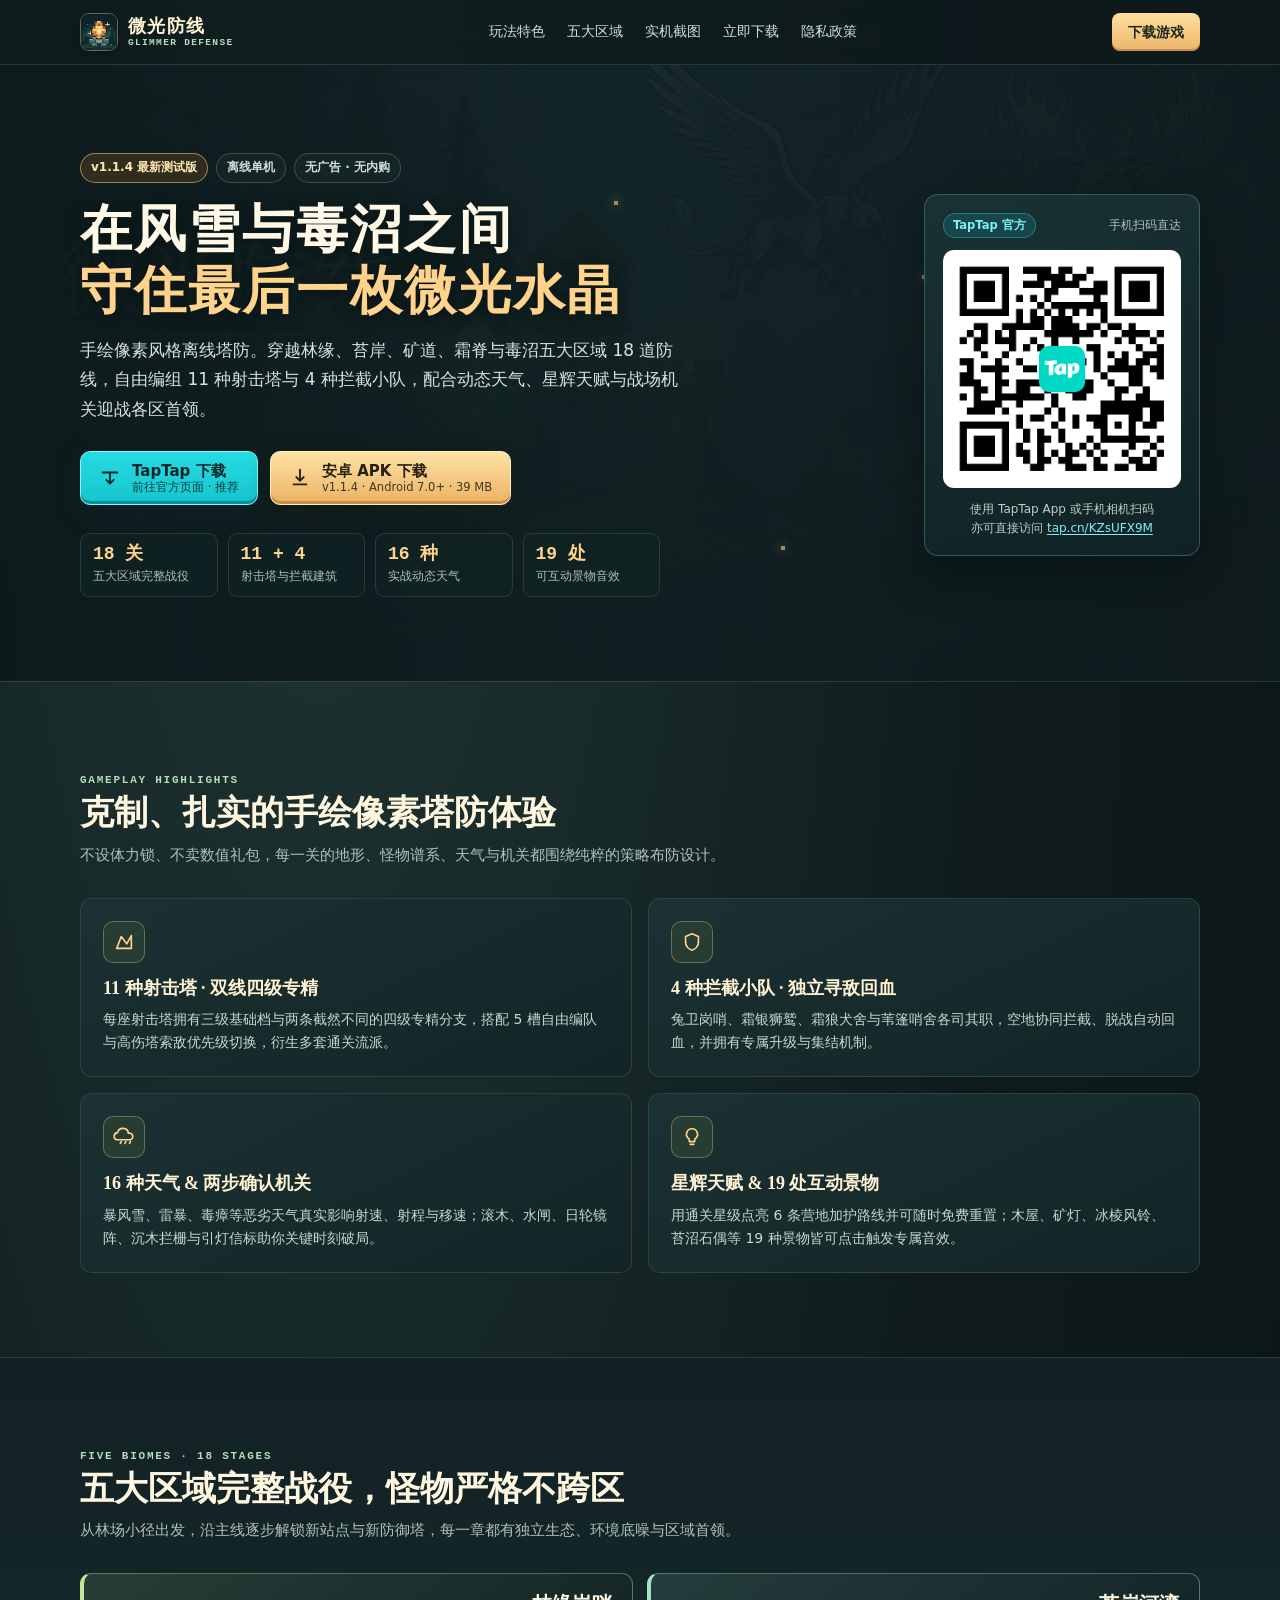
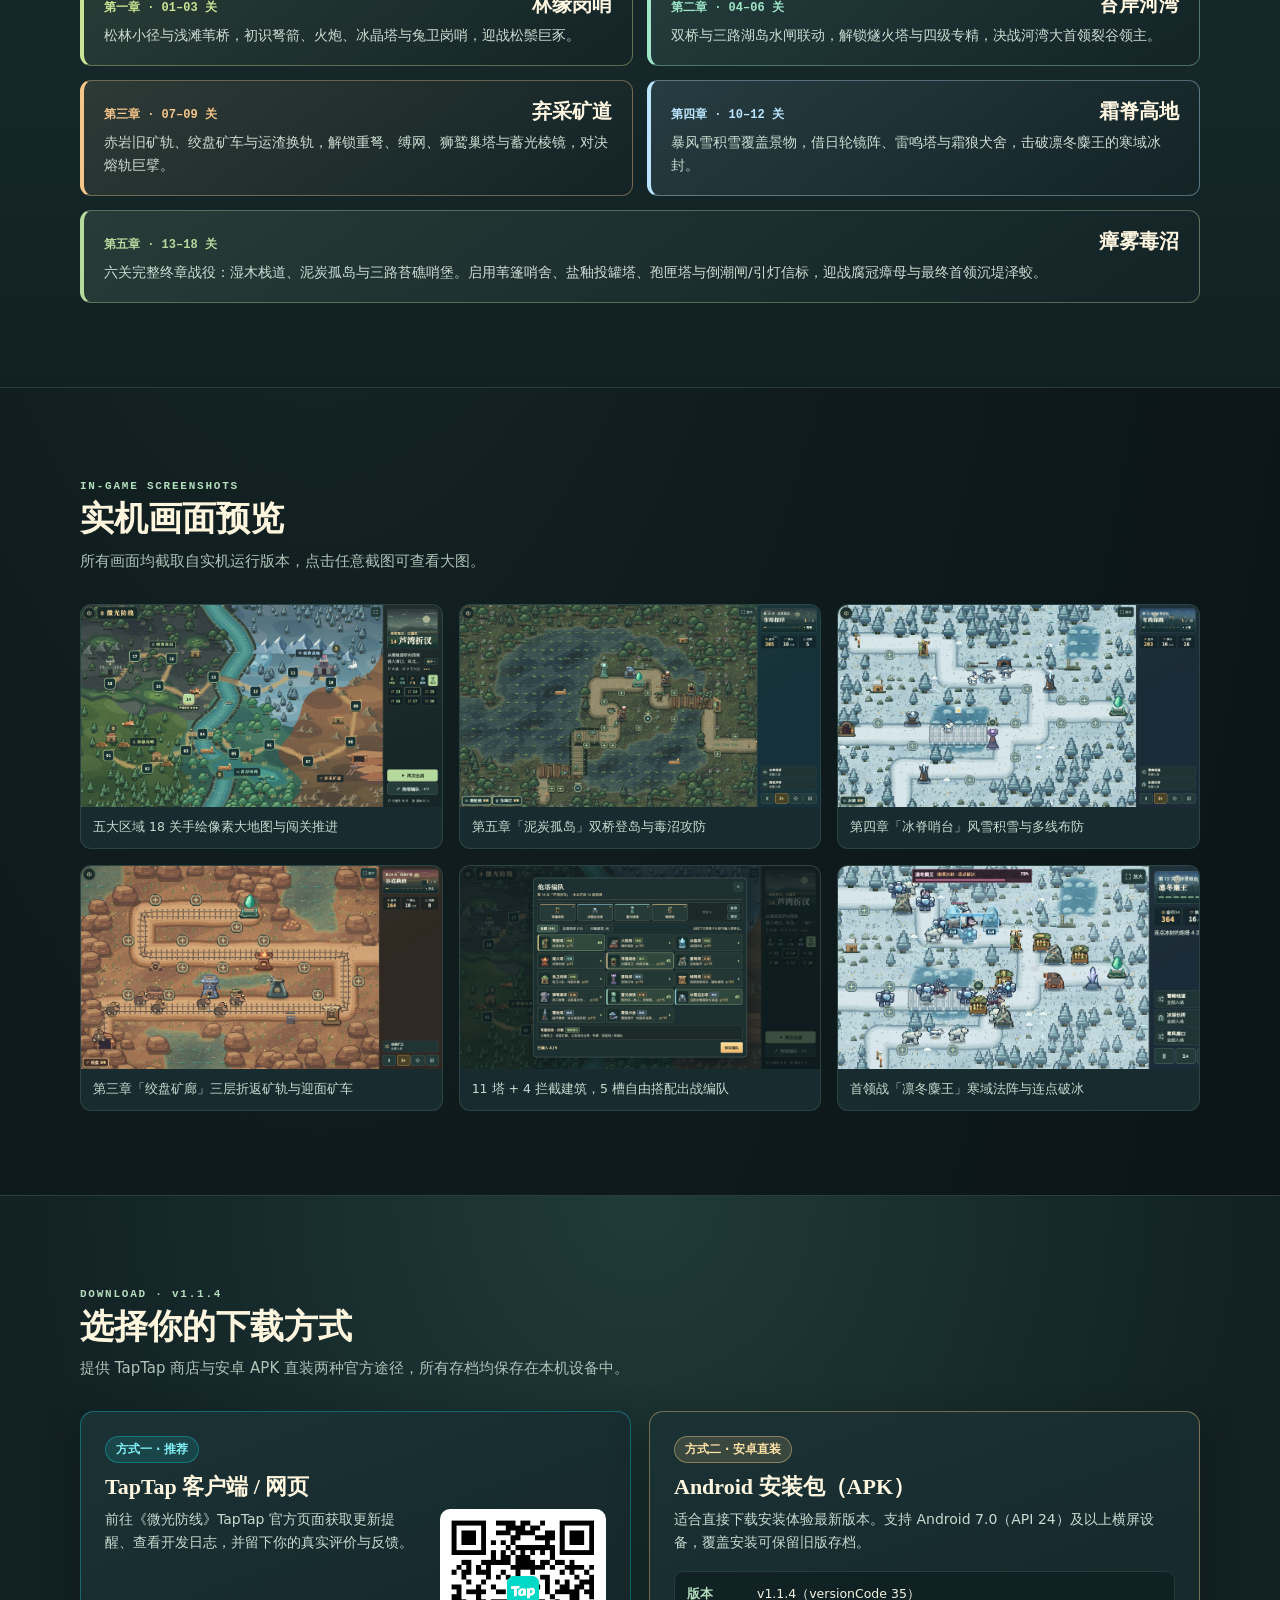
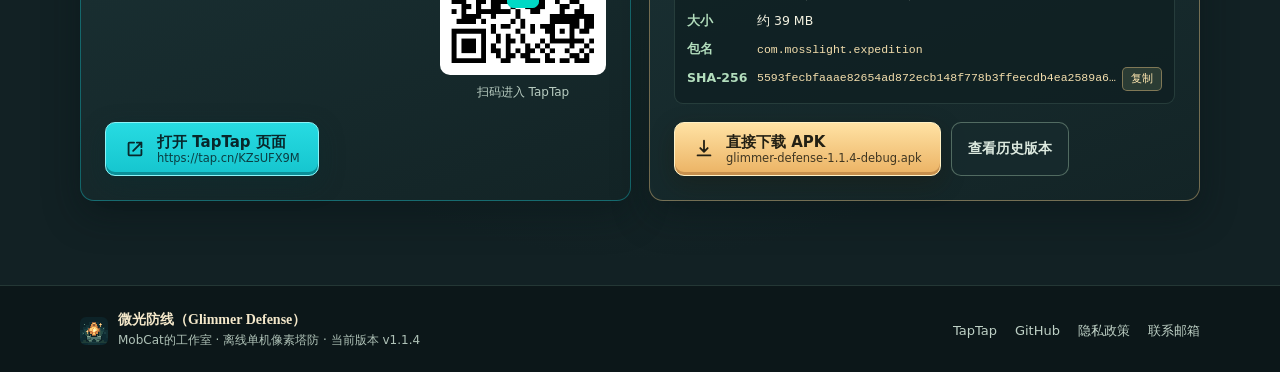
==== commit ad125554: "Update site download links and version to v1.1.4" ====
--- a/index.html
+++ b/index.html
@@ -58,7 +58,7 @@
         <div class="container hero-grid">
           <div class="hero-copy">
             <div class="pill-row">
-              <span class="pill accent">v1.1.3 最新测试版</span>
+              <span class="pill accent">v1.1.4 最新测试版</span>
               <span class="pill">离线单机</span>
               <span class="pill">无广告 · 无内购</span>
             </div>
@@ -87,15 +87,15 @@
               </a>
               <a
                 class="btn btn-android"
-                href="https://github.com/CatCatchFish/Mosslight/releases/download/v1.1.3/glimmer-defense-1.1.3-debug.apk"
-                download="glimmer-defense-1.1.3-debug.apk"
+                href="https://github.com/CatCatchFish/Mosslight/releases/download/v1.1.4/glimmer-defense-1.1.4-debug.apk"
+                download="glimmer-defense-1.1.4-debug.apk"
               >
                 <svg viewBox="0 0 24 24" aria-hidden="true">
                   <path d="M12 3v12m0 0-4-4m4 4 4-4M5 19h14" />
                 </svg>
                 <span>
                   <strong>安卓 APK 下载</strong>
-                  <small>v1.1.3 · Android 7.0+ · 39 MB</small>
+                  <small>v1.1.4 · Android 7.0+ · 39 MB</small>
                 </span>
               </a>
             </div>
@@ -255,7 +255,7 @@
       <section id="download" class="section section-download">
         <div class="container">
           <div class="section-head">
-            <span class="kicker">DOWNLOAD · v1.1.3</span>
+            <span class="kicker">DOWNLOAD · v1.1.4</span>
             <h2>选择你的下载方式</h2>
             <p>提供 TapTap 商店与安卓 APK 直装两种官方途径，所有存档均保存在本机设备中。</p>
           </div>
@@ -304,7 +304,7 @@
                 <h3>Android 安装包（APK）</h3>
                 <p>适合直接下载安装体验最新版本。支持 Android 7.0（API 24）及以上横屏设备，覆盖安装可保留旧版存档。</p>
                 <ul class="apk-meta">
-                  <li><strong>版本</strong><span>v1.1.3（versionCode 34）</span></li>
+                  <li><strong>版本</strong><span>v1.1.4（versionCode 35）</span></li>
                   <li><strong>大小</strong><span>约 39 MB</span></li>
                   <li><strong>包名</strong><span><code>com.mosslight.expedition</code></span></li>
                   <li>
@@ -318,13 +318,13 @@
                 <div class="download-card-actions">
                   <a
                     class="btn btn-android"
-                    href="https://github.com/CatCatchFish/Mosslight/releases/download/v1.1.3/glimmer-defense-1.1.3-debug.apk"
-                    download="glimmer-defense-1.1.3-debug.apk"
+                    href="https://github.com/CatCatchFish/Mosslight/releases/download/v1.1.4/glimmer-defense-1.1.4-debug.apk"
+                    download="glimmer-defense-1.1.4-debug.apk"
                   >
                     <svg viewBox="0 0 24 24" aria-hidden="true">
                       <path d="M12 3v12m0 0-4-4m4 4 4-4M5 19h14" />
                     </svg>
-                    <span><strong>直接下载 APK</strong><small>glimmer-defense-1.1.3-debug.apk</small></span>
+                    <span><strong>直接下载 APK</strong><small>glimmer-defense-1.1.4-debug.apk</small></span>
                   </a>
                   <a
                     class="btn btn-ghost"
@@ -346,7 +346,7 @@
           <img src="./site/assets/icon.png" alt="" width="28" height="28" />
           <div>
             <strong>微光防线（Glimmer Defense）</strong>
-            <p>MobCat的工作室 · 离线单机像素塔防 · 当前版本 v1.1.3</p>
+            <p>MobCat的工作室 · 离线单机像素塔防 · 当前版本 v1.1.4</p>
           </div>
         </div>
         <div class="footer-links">
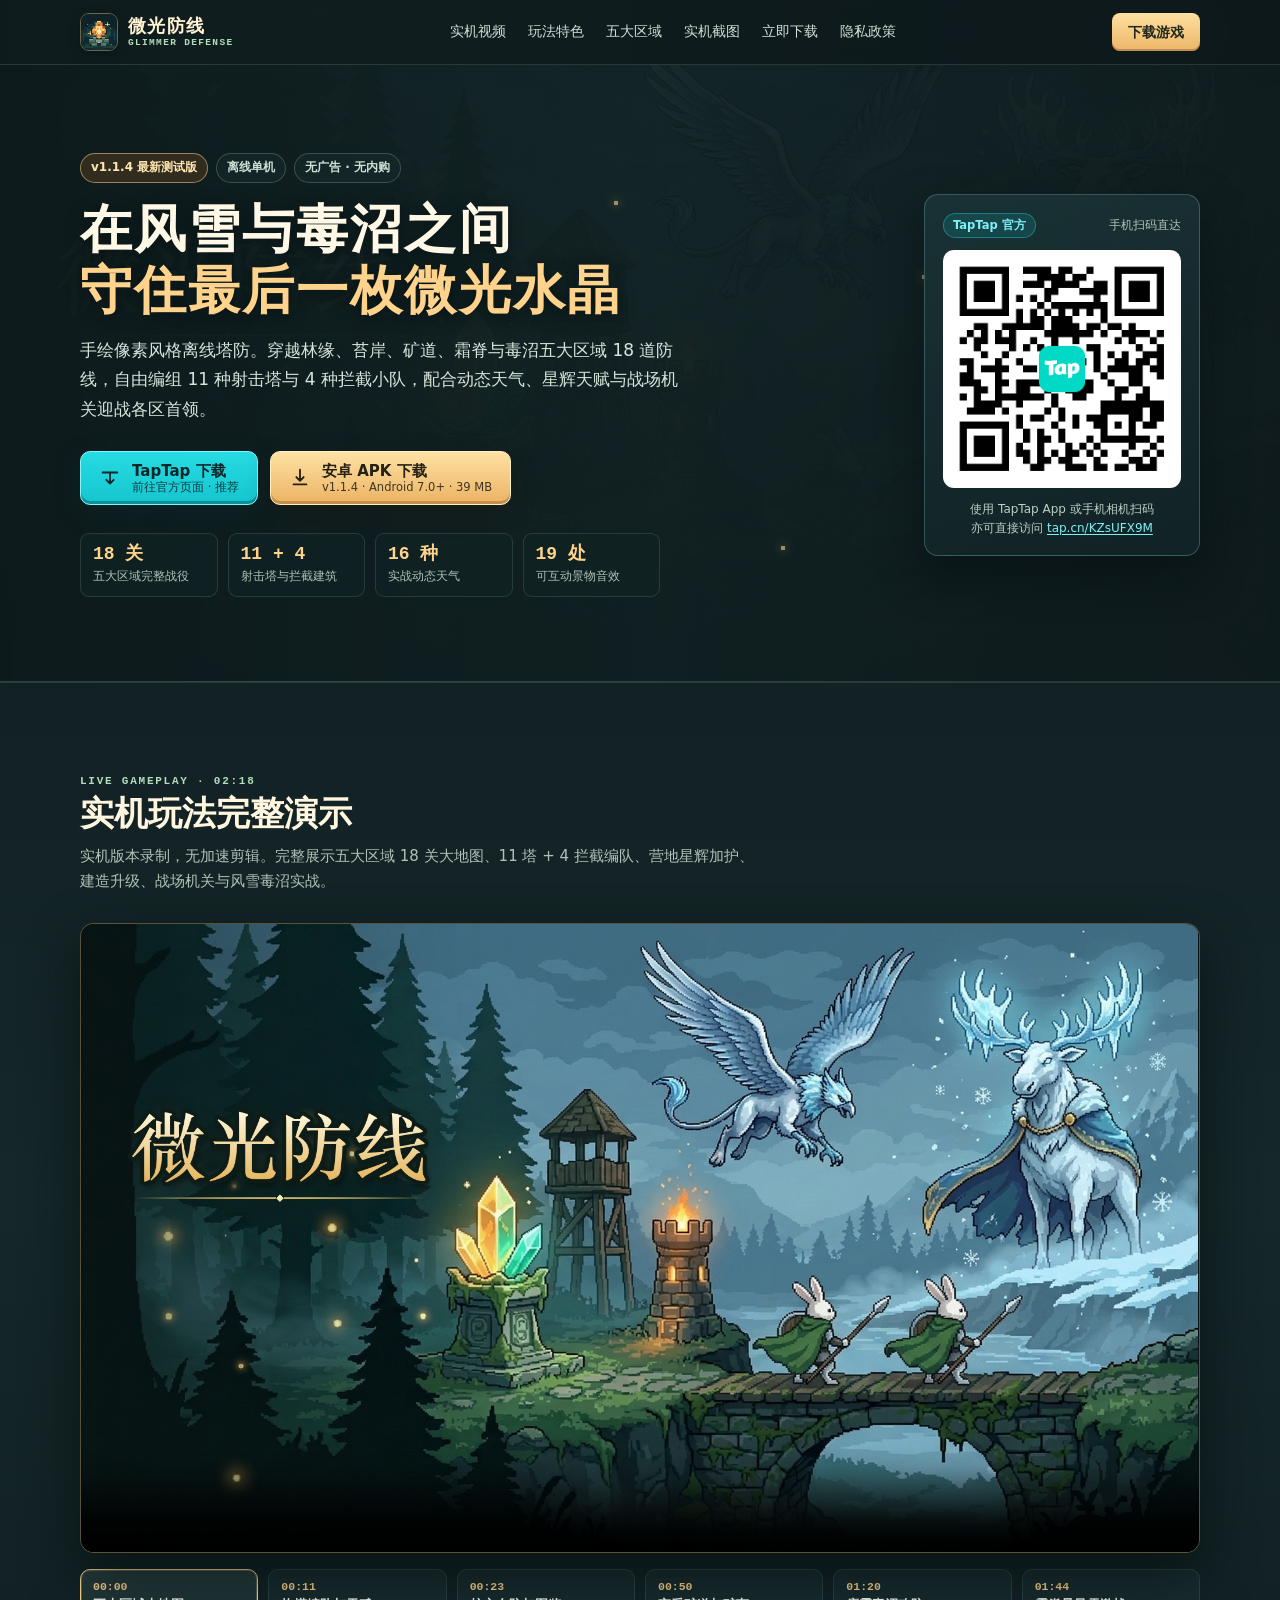
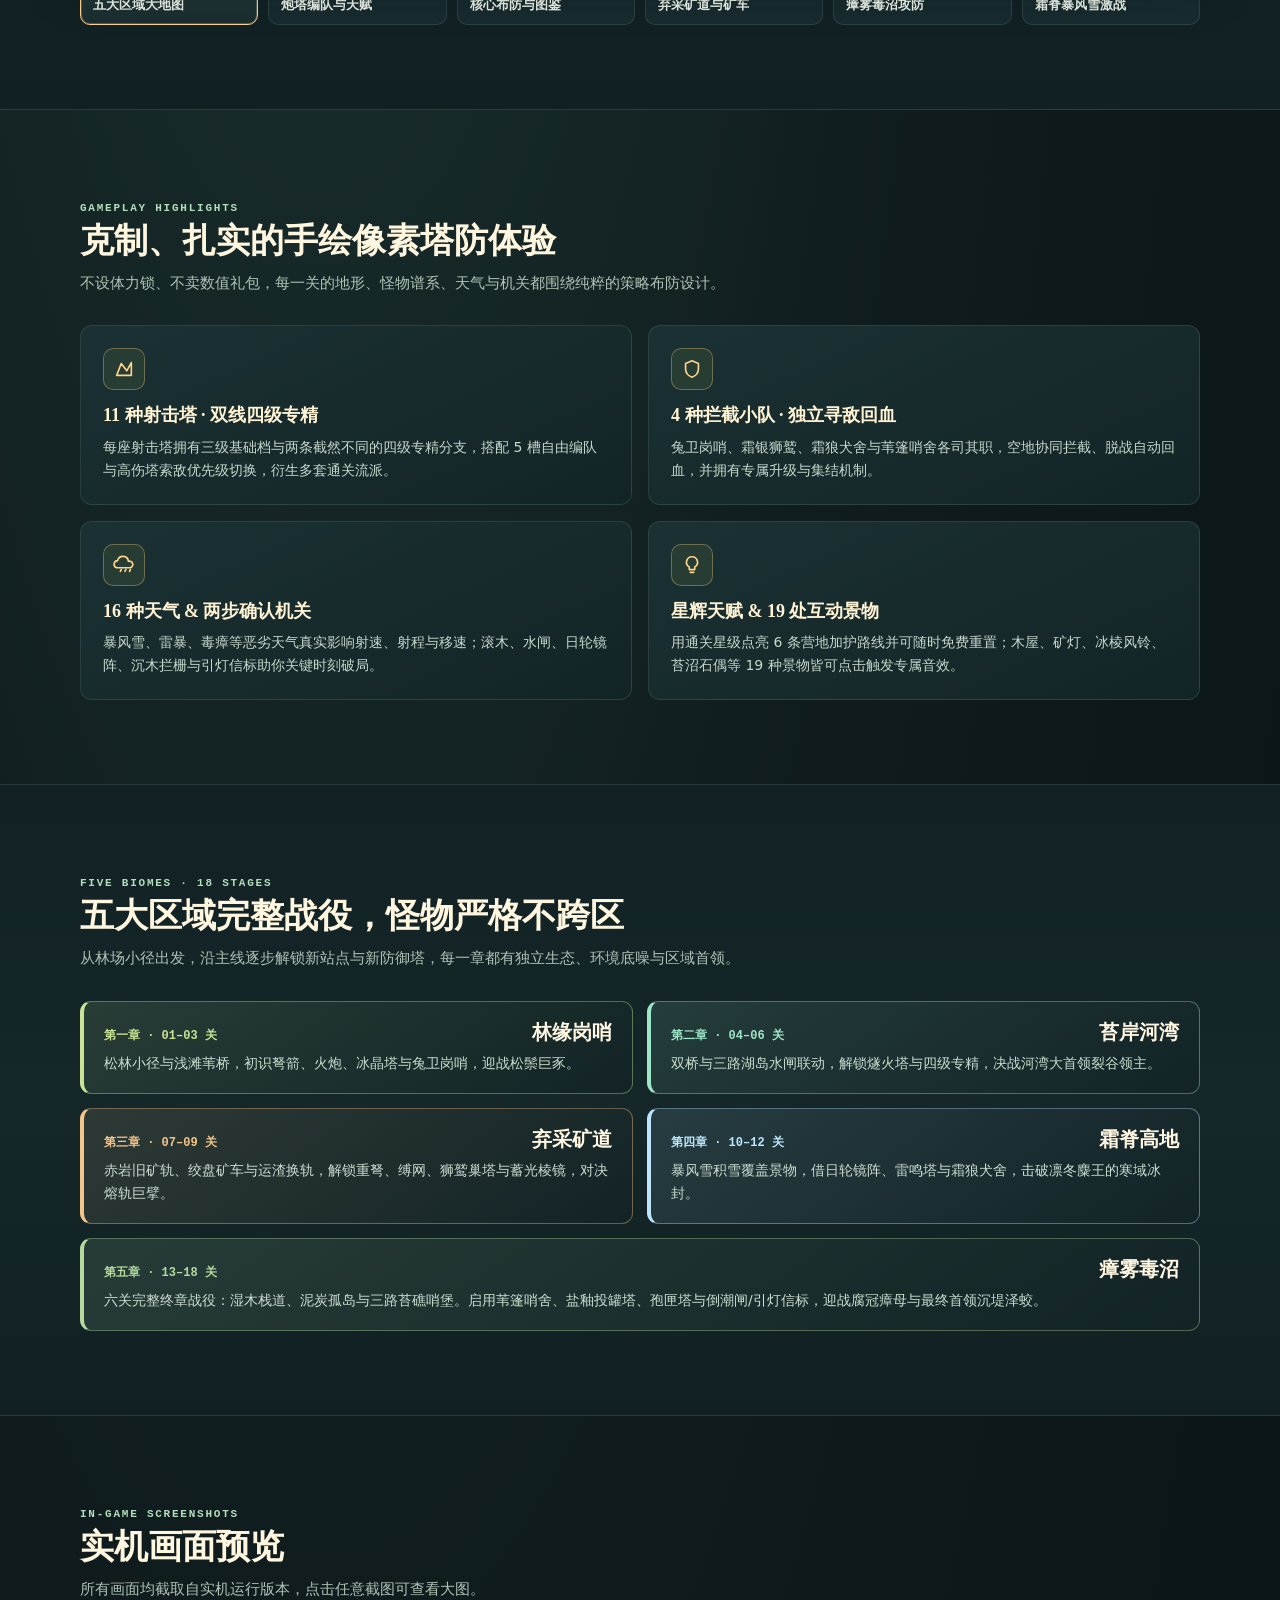
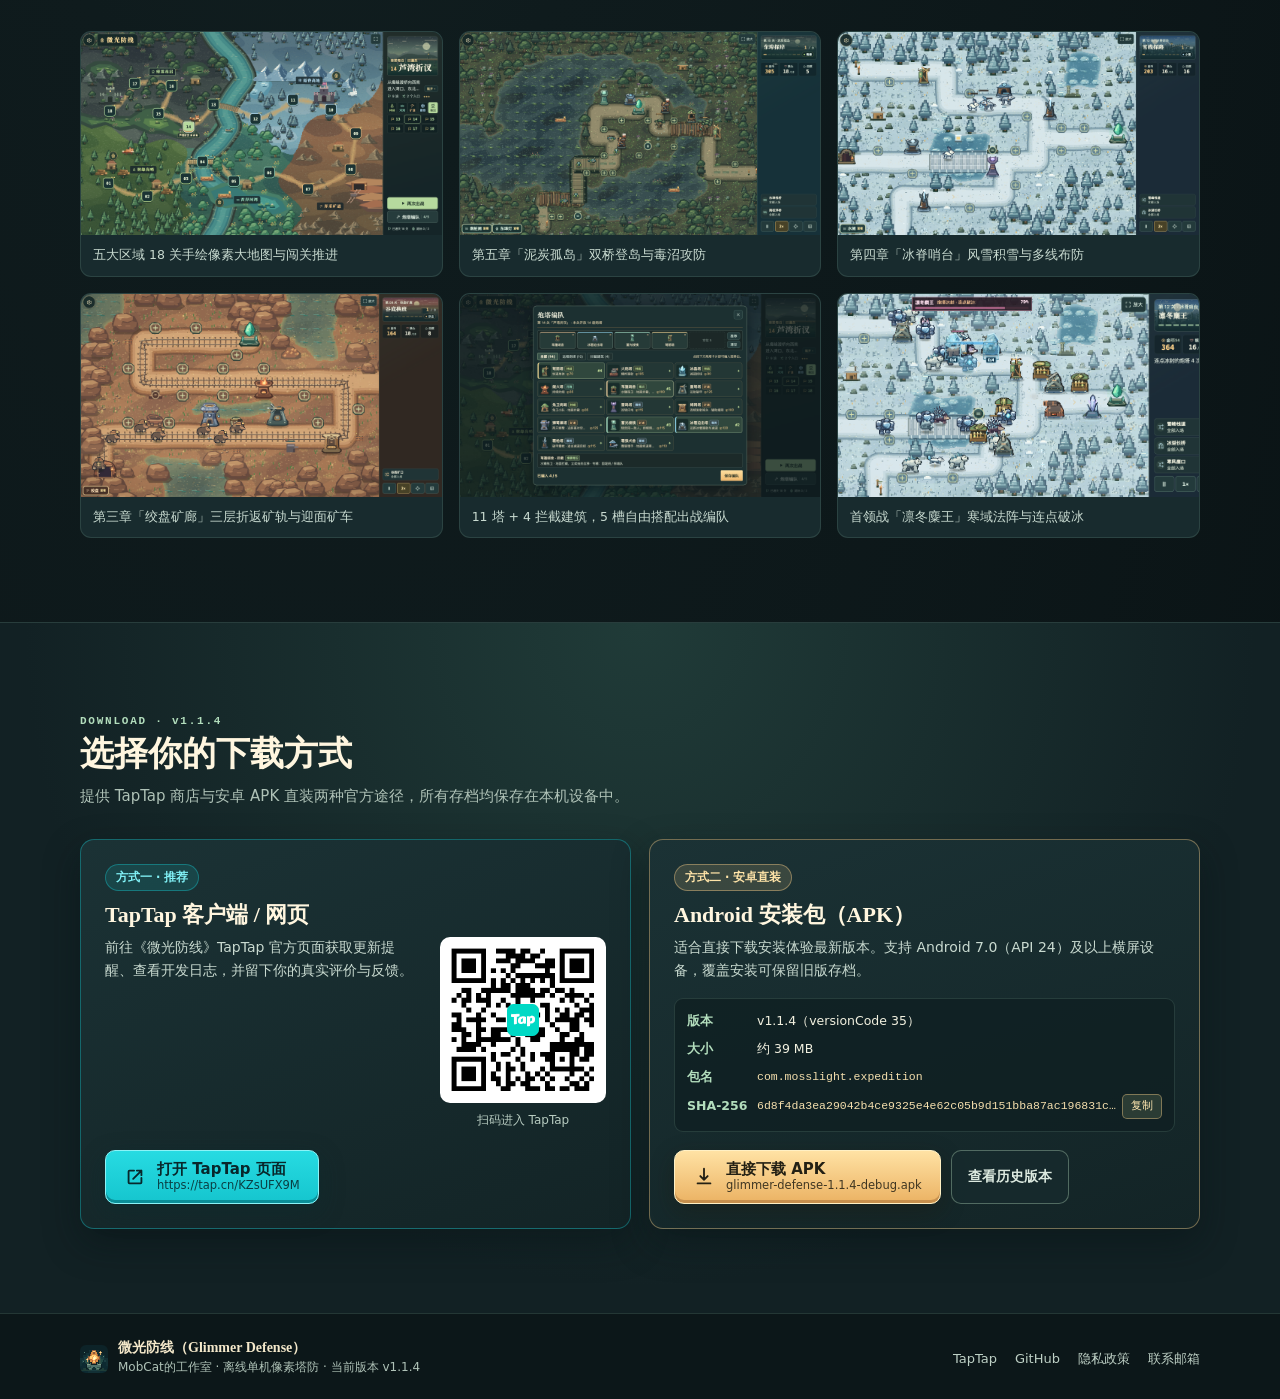
==== commit 94523206: "Add 2m18s live gameplay showcase video and chapter navigation" ====
--- a/index.html
+++ b/index.html
@@ -30,6 +30,7 @@
           </span>
         </a>
         <nav class="site-nav" aria-label="主导航">
+          <a href="#showcase">实机视频</a>
           <a href="#features">玩法特色</a>
           <a href="#regions">五大区域</a>
           <a href="#gallery">实机截图</a>
@@ -132,6 +133,53 @@
         </div>
       </section>
 
+      <section id="showcase" class="section section-alt">
+        <div class="container">
+          <div class="section-head">
+            <span class="kicker">LIVE GAMEPLAY · 02:18</span>
+            <h2>实机玩法完整演示</h2>
+            <p>实机版本录制，无加速剪辑。完整展示五大区域 18 关大地图、11 塔 + 4 拦截编队、营地星辉加护、建造升级、战场机关与风雪毒沼实战。</p>
+          </div>
+          <div class="showcase-shell">
+            <div class="showcase-player-wrap">
+              <video
+                id="showcase-video"
+                class="showcase-video"
+                controls
+                playsinline
+                preload="metadata"
+                poster="./site/assets/cover.png"
+                width="1280"
+                height="720"
+              >
+                <source src="./site/assets/gameplay-showcase.mp4" type="video/mp4" />
+                你的浏览器暂不支持 HTML5 视频播放，可<a href="./site/assets/gameplay-showcase.mp4">点击直接下载实机视频</a>。
+              </video>
+            </div>
+            <div class="showcase-chapters" role="group" aria-label="实机视频章节跳转">
+              <button type="button" class="chapter-btn is-active" data-seek="0">
+                <span>00:00</span><strong>五大区域大地图</strong>
+              </button>
+              <button type="button" class="chapter-btn" data-seek="10.8">
+                <span>00:11</span><strong>炮塔编队与天赋</strong>
+              </button>
+              <button type="button" class="chapter-btn" data-seek="23">
+                <span>00:23</span><strong>核心布防与图鉴</strong>
+              </button>
+              <button type="button" class="chapter-btn" data-seek="50">
+                <span>00:50</span><strong>弃采矿道与矿车</strong>
+              </button>
+              <button type="button" class="chapter-btn" data-seek="80">
+                <span>01:20</span><strong>瘴雾毒沼攻防</strong>
+              </button>
+              <button type="button" class="chapter-btn" data-seek="104.2">
+                <span>01:44</span><strong>霜脊暴风雪激战</strong>
+              </button>
+            </div>
+          </div>
+        </div>
+      </section>
+
       <section id="features" class="section">
         <div class="container">
           <div class="section-head">
@@ -310,7 +358,7 @@
                   <li>
                     <strong>SHA-256</strong>
                     <span class="hash-row">
-                      <code id="apk-sha256">5593fecbfaaae82654ad872ecb148f778b3ffeecdb4ea2589a6d2d786d2f16dd</code>
+                      <code id="apk-sha256">6d8f4da3ea29042b4ce9325e4e62c05b9d151bba87ac196831c81ed16df1d88c</code>
                       <button type="button" class="copy-btn" id="copy-sha256">复制</button>
                     </span>
                   </li>
--- a/site/style.css
+++ b/site/style.css
@@ -876,6 +876,72 @@
   color: var(--muted);
 }
 
+/* Showcase Video */
+.showcase-shell {
+  display: grid;
+  gap: 16px;
+}
+
+.showcase-player-wrap {
+  position: relative;
+  border-radius: 14px;
+  overflow: hidden;
+  border: 1px solid #ffd38b55;
+  background: #081113;
+  box-shadow: 0 22px 52px #040d0faa;
+  aspect-ratio: 16 / 9;
+}
+
+.showcase-video {
+  width: 100%;
+  height: 100%;
+  display: block;
+  object-fit: contain;
+  background: #081113;
+}
+
+.showcase-chapters {
+  display: grid;
+  grid-template-columns: repeat(6, minmax(0, 1fr));
+  gap: 10px;
+}
+
+.chapter-btn {
+  display: flex;
+  flex-direction: column;
+  align-items: flex-start;
+  gap: 3px;
+  padding: 10px 12px;
+  border-radius: 10px;
+  border: 1px solid var(--line);
+  background: var(--surface);
+  text-align: left;
+  transition: border-color 0.15s ease, background 0.15s ease, transform 0.14s ease;
+}
+
+.chapter-btn:hover {
+  border-color: #ffd38b88;
+  background: var(--surface-strong);
+  transform: translateY(-1px);
+}
+
+.chapter-btn.is-active {
+  border-color: var(--gold);
+  background: linear-gradient(180deg, #273d3d, #1a2d2f);
+  box-shadow: inset 0 0 0 1px #ffd38b44;
+}
+
+.chapter-btn span {
+  font: 700 11.5px/1.2 var(--mono);
+  color: var(--gold);
+}
+
+.chapter-btn strong {
+  font-size: 13px;
+  line-height: 1.3;
+  color: #eef5ec;
+}
+
 /* Responsive */
 @media (max-width: 960px) {
   .hero-grid {
@@ -884,6 +950,9 @@
   .hero-qr-card {
     max-width: 300px;
   }
+  .showcase-chapters {
+    grid-template-columns: repeat(3, minmax(0, 1fr));
+  }
   .gallery-grid {
     grid-template-columns: repeat(2, minmax(0, 1fr));
   }
@@ -897,6 +966,9 @@
     display: none;
   }
   .hero-metrics {
+    grid-template-columns: repeat(2, minmax(0, 1fr));
+  }
+  .showcase-chapters {
     grid-template-columns: repeat(2, minmax(0, 1fr));
   }
   .feature-grid,
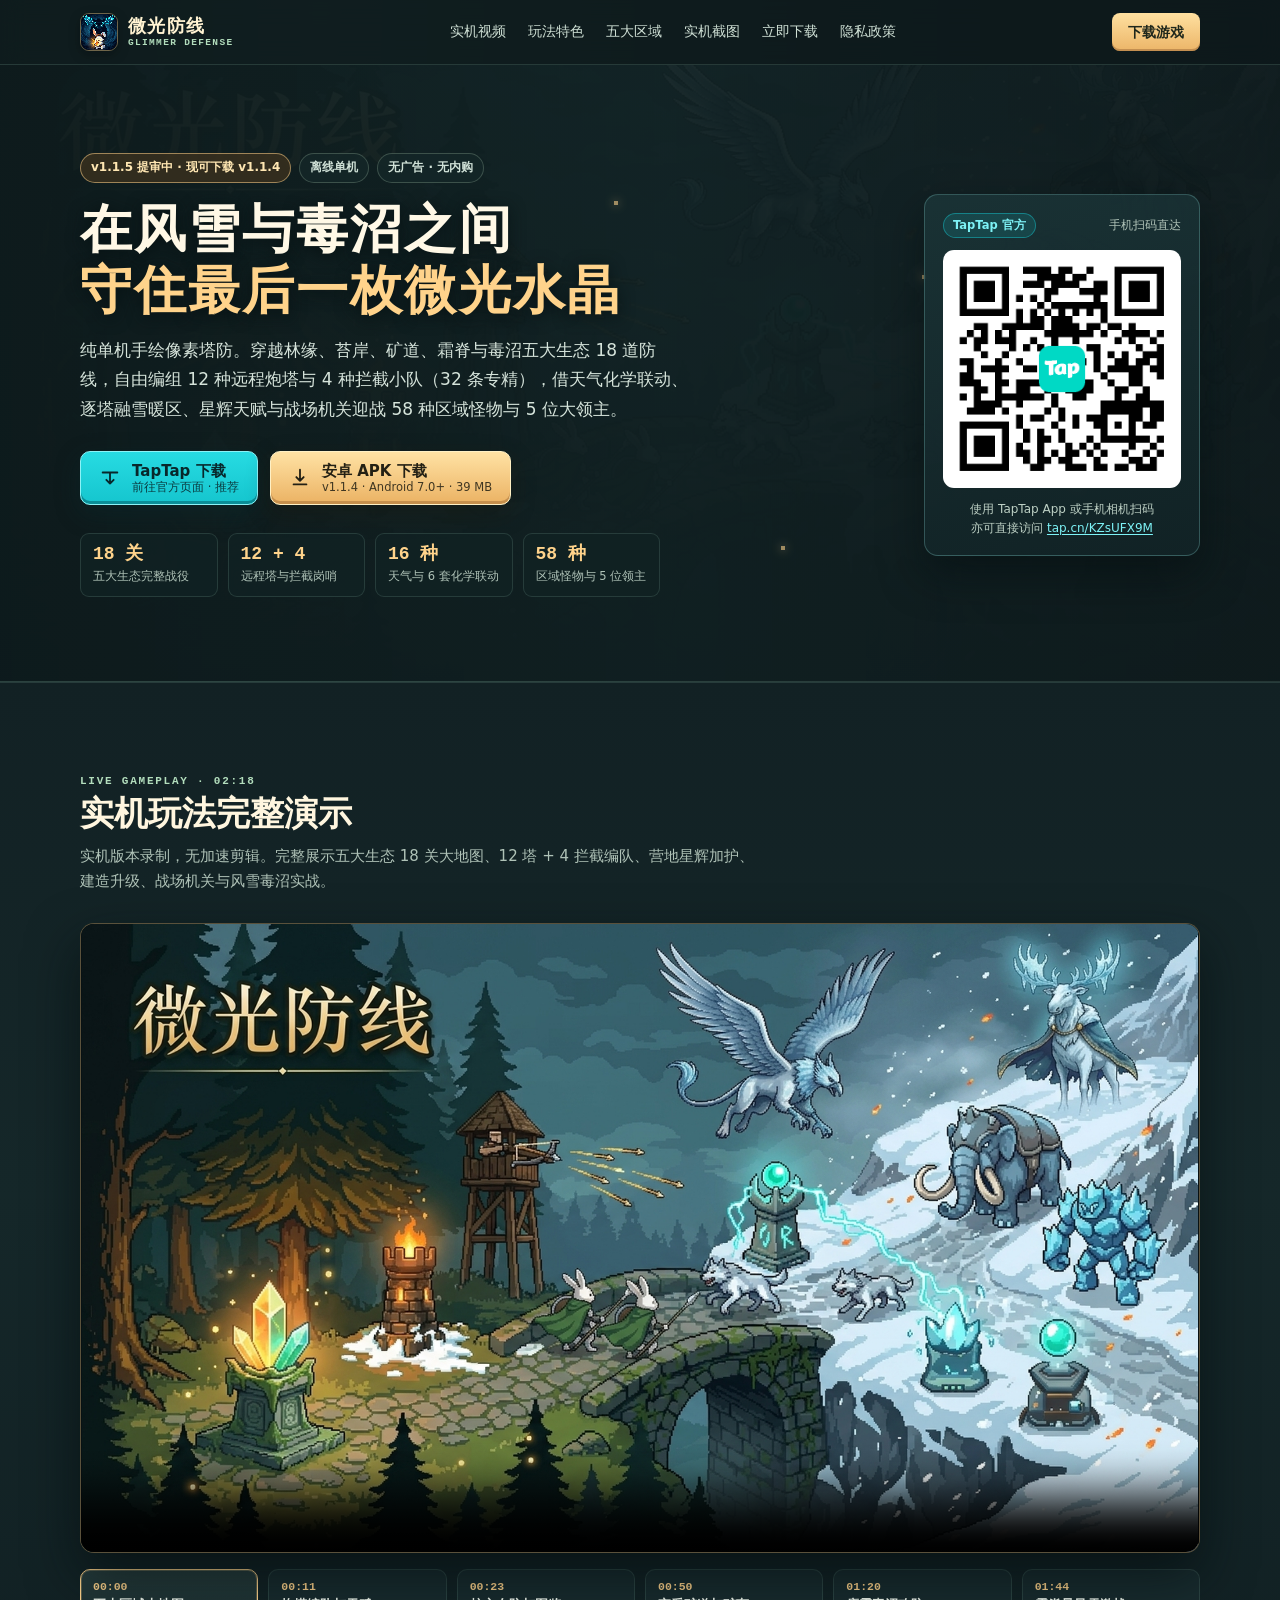
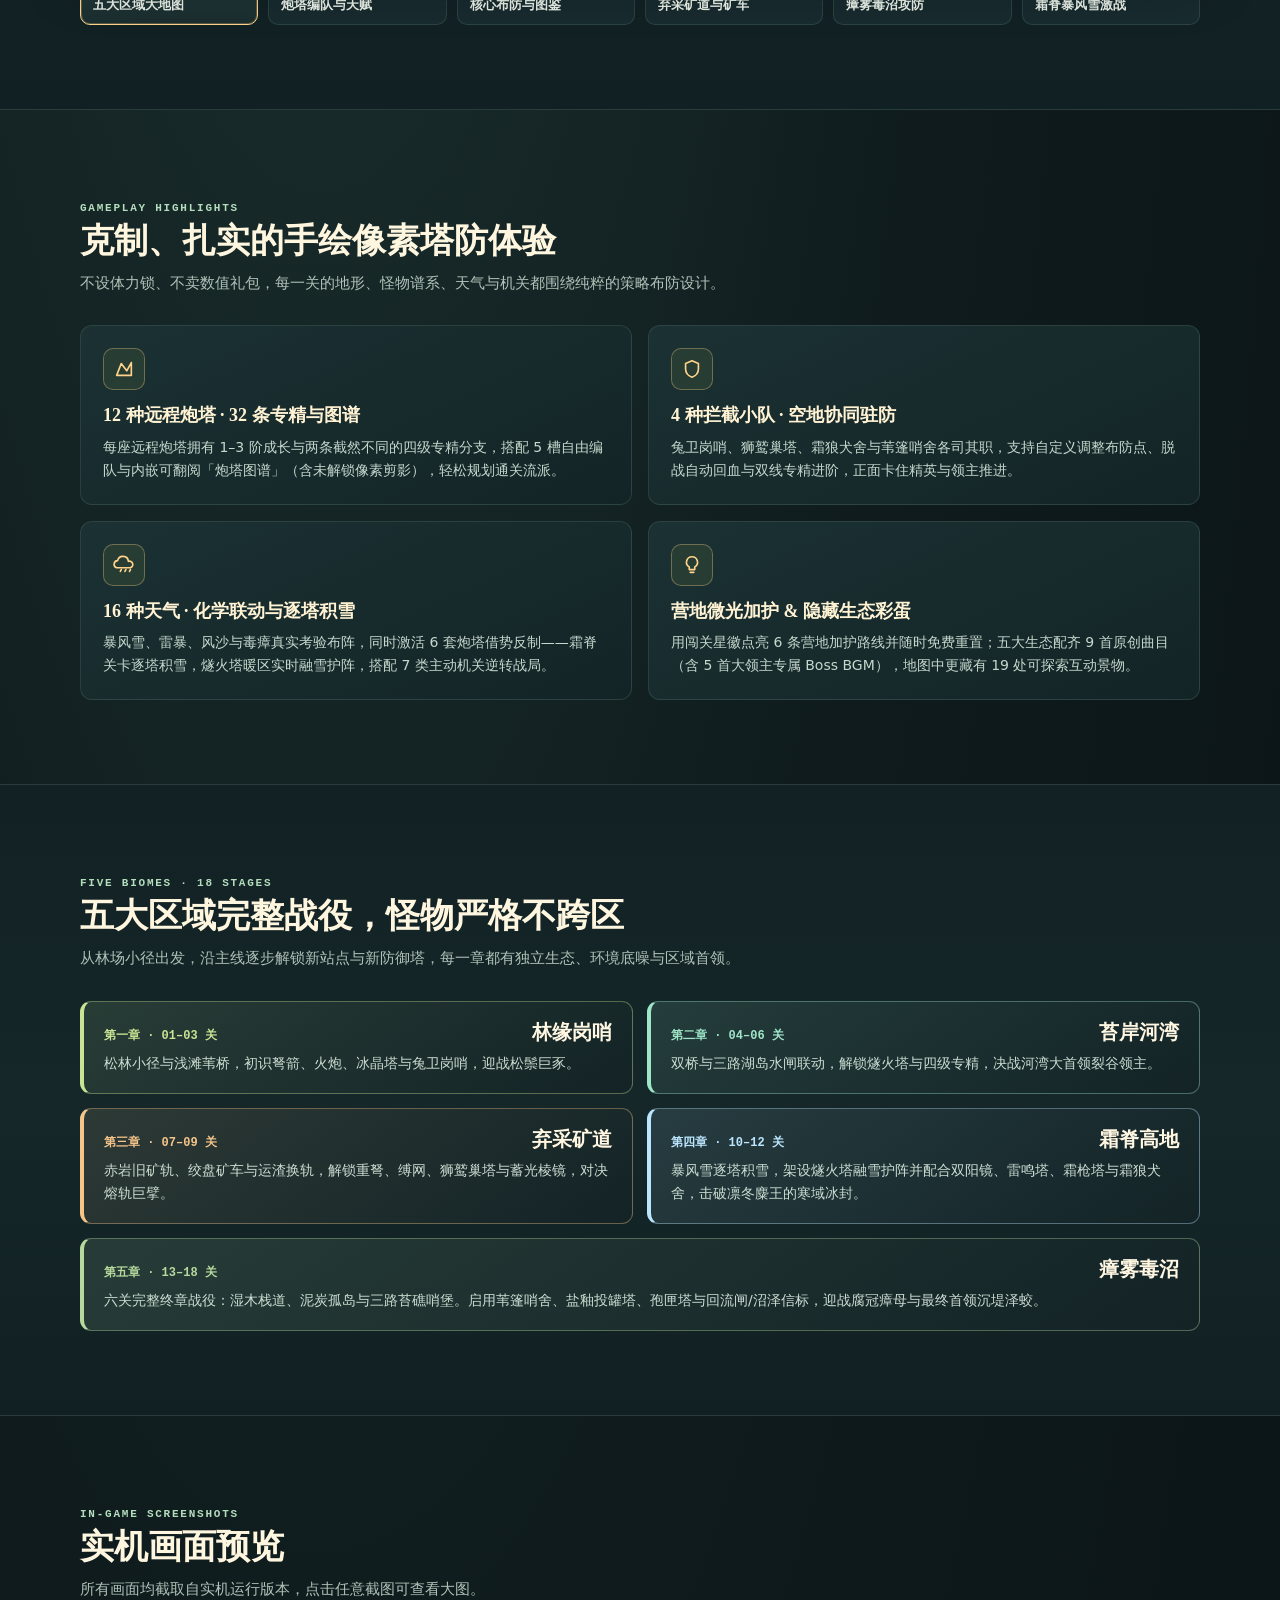
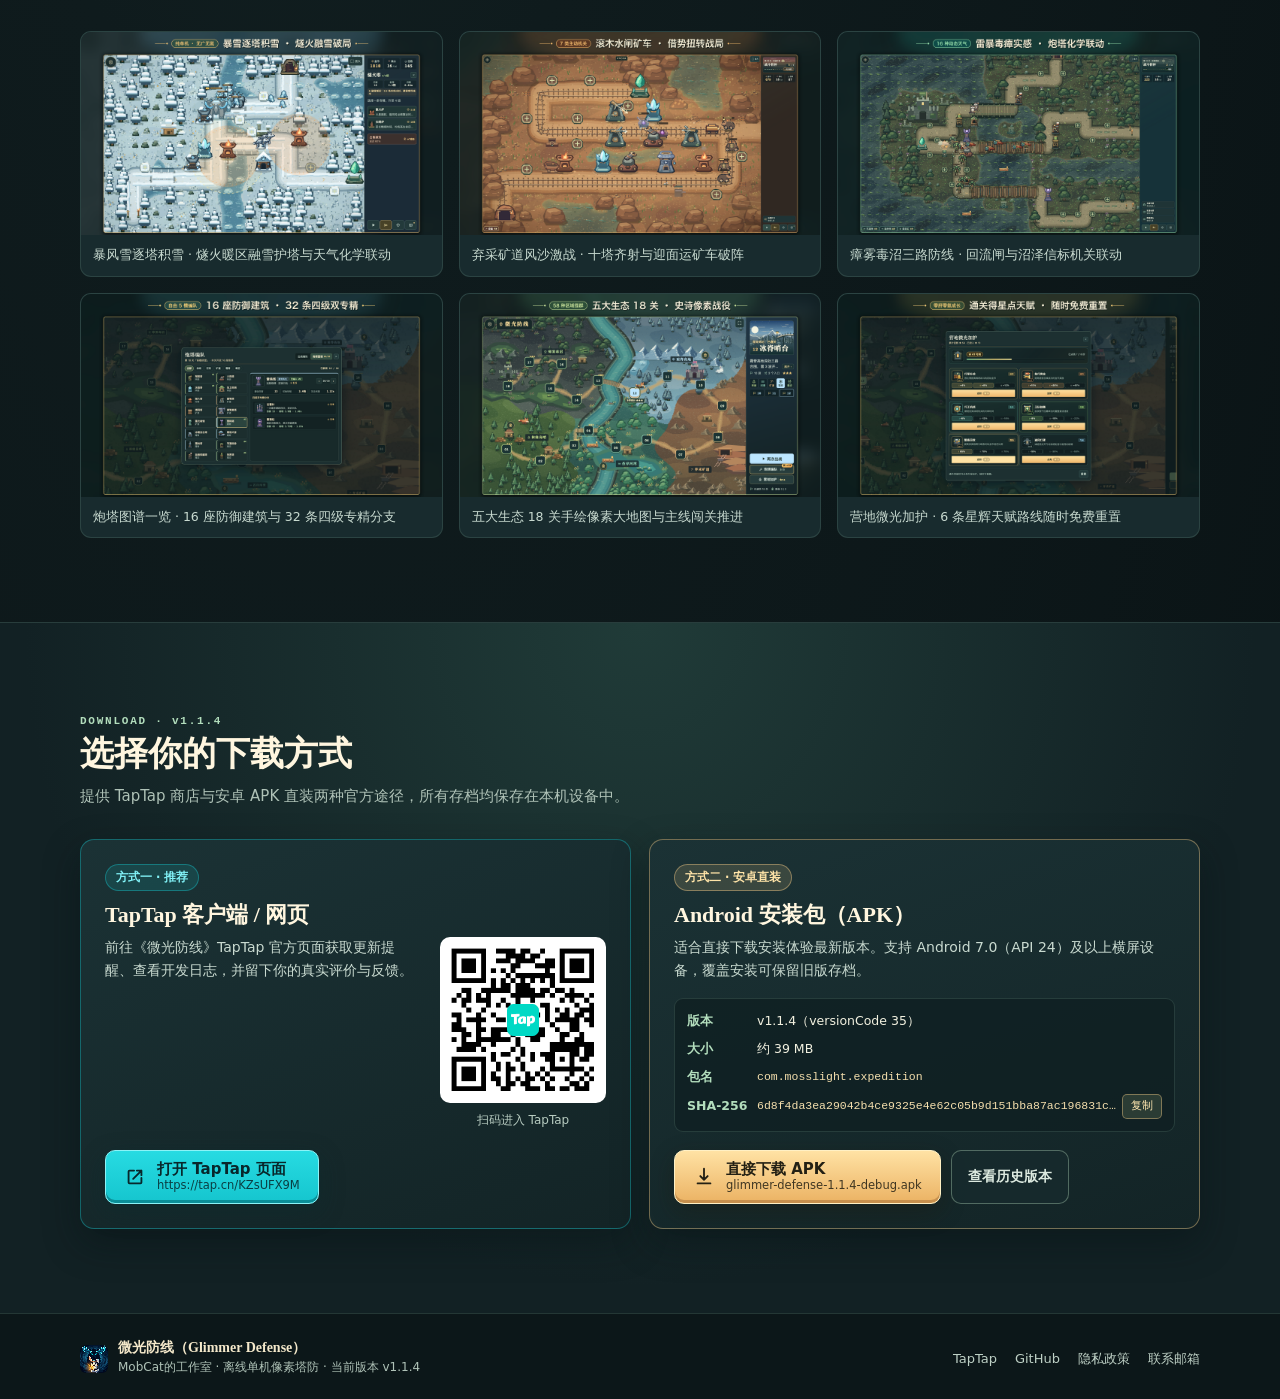
==== commit b1a259cb: "chore: sync v1.1.5 website copy, cover, screenshots, and OAID privacy policy" ====
--- a/index.html
+++ b/index.html
@@ -6,13 +6,13 @@
     <title>微光防线（Glimmer Defense）· 离线单机像素塔防官网</title>
     <meta
       name="description"
-      content="《微光防线》是一款离线单机像素塔防游戏。布置 11 种射击塔与 4 种拦截建筑，在五大区域 18 关风雪与毒沼中守住最后一枚微光水晶。支持安卓直装与 TapTap 下载。"
+      content="《微光防线》是一款纯离线单机、无广告无内购的像素塔防游戏。布置 12 种远程炮塔与 4 种拦截建筑（32 条专精），在五大生态 18 关暴雪、雷暴与毒沼中借天气化学联动守住最后一枚微光水晶。支持 TapTap 与安卓 APK 下载。"
     />
     <meta name="theme-color" content="#142426" />
     <meta property="og:title" content="微光防线（Glimmer Defense）· 离线单机像素塔防" />
     <meta
       property="og:description"
-      content="18 关五大区域手绘像素战役，11 种射击塔 + 4 种拦截建筑，16 种动态天气，离线单机无广告无内购。"
+      content="五大生态 18 关手绘像素战役，16 座防御建筑 32 条专精、炮塔图谱、16 种动态天气与化学联动、逐塔积雪融雪，纯单机无广告无内购。"
     />
     <meta property="og:image" content="./site/assets/cover.png" />
     <meta property="og:type" content="website" />
@@ -59,7 +59,7 @@
         <div class="container hero-grid">
           <div class="hero-copy">
             <div class="pill-row">
-              <span class="pill accent">v1.1.4 最新测试版</span>
+              <span class="pill accent">v1.1.5 提审中 · 现可下载 v1.1.4</span>
               <span class="pill">离线单机</span>
               <span class="pill">无广告 · 无内购</span>
             </div>
@@ -68,7 +68,7 @@
               <span>守住最后一枚微光水晶</span>
             </h1>
             <p class="hero-lead">
-              手绘像素风格离线塔防。穿越林缘、苔岸、矿道、霜脊与毒沼五大区域 18 道防线，自由编组 11 种射击塔与 4 种拦截小队，配合动态天气、星辉天赋与战场机关迎战各区首领。
+              纯单机手绘像素塔防。穿越林缘、苔岸、矿道、霜脊与毒沼五大生态 18 道防线，自由编组 12 种远程炮塔与 4 种拦截小队（32 条专精），借天气化学联动、逐塔融雪暖区、星辉天赋与战场机关迎战 58 种区域怪物与 5 位大领主。
             </p>
 
             <div class="hero-actions">
@@ -102,10 +102,10 @@
             </div>
 
             <div class="hero-metrics" aria-label="游戏核心规模">
-              <div><strong>18 关</strong><span>五大区域完整战役</span></div>
-              <div><strong>11 + 4</strong><span>射击塔与拦截建筑</span></div>
-              <div><strong>16 种</strong><span>实战动态天气</span></div>
-              <div><strong>19 处</strong><span>可互动景物音效</span></div>
+              <div><strong>18 关</strong><span>五大生态完整战役</span></div>
+              <div><strong>12 + 4</strong><span>远程塔与拦截岗哨</span></div>
+              <div><strong>16 种</strong><span>天气与 6 套化学联动</span></div>
+              <div><strong>58 种</strong><span>区域怪物与 5 位领主</span></div>
             </div>
           </div>
 
@@ -138,7 +138,7 @@
           <div class="section-head">
             <span class="kicker">LIVE GAMEPLAY · 02:18</span>
             <h2>实机玩法完整演示</h2>
-            <p>实机版本录制，无加速剪辑。完整展示五大区域 18 关大地图、11 塔 + 4 拦截编队、营地星辉加护、建造升级、战场机关与风雪毒沼实战。</p>
+            <p>实机版本录制，无加速剪辑。完整展示五大生态 18 关大地图、12 塔 + 4 拦截编队、营地星辉加护、建造升级、战场机关与风雪毒沼实战。</p>
           </div>
           <div class="showcase-shell">
             <div class="showcase-player-wrap">
@@ -192,29 +192,29 @@
               <div class="feature-icon" aria-hidden="true">
                 <svg viewBox="0 0 24 24"><path d="M4 19 9 6l6 8 5-9v14H4Z" /></svg>
               </div>
-              <h3>11 种射击塔 · 双线四级专精</h3>
-              <p>每座射击塔拥有三级基础档与两条截然不同的四级专精分支，搭配 5 槽自由编队与高伤塔索敌优先级切换，衍生多套通关流派。</p>
+              <h3>12 种远程炮塔 · 32 条专精与图谱</h3>
+              <p>每座远程炮塔拥有 1–3 阶成长与两条截然不同的四级专精分支，搭配 5 槽自由编队与内嵌可翻阅「炮塔图谱」（含未解锁像素剪影），轻松规划通关流派。</p>
             </article>
             <article class="feature-card">
               <div class="feature-icon" aria-hidden="true">
                 <svg viewBox="0 0 24 24"><path d="M12 3 5 6v6c0 4.5 3 7.5 7 9 4-1.5 7-4.5 7-9V6l-7-3Z" /></svg>
               </div>
-              <h3>4 种拦截小队 · 独立寻敌回血</h3>
-              <p>兔卫岗哨、霜银狮鹫、霜狼犬舍与苇篷哨舍各司其职，空地协同拦截、脱战自动回血，并拥有专属升级与集结机制。</p>
+              <h3>4 种拦截小队 · 空地协同驻防</h3>
+              <p>兔卫岗哨、狮鹫巢塔、霜狼犬舍与苇篷哨舍各司其职，支持自定义调整布防点、脱战自动回血与双线专精进阶，正面卡住精英与领主推进。</p>
             </article>
             <article class="feature-card">
               <div class="feature-icon" aria-hidden="true">
                 <svg viewBox="0 0 24 24"><path d="M4 15a4 4 0 0 1 1-7.8A6 6 0 0 1 16.8 8 3.5 3.5 0 0 1 19 15H4Zm4 4 1-2m4 2 1-2m4 2 1-2" /></svg>
               </div>
-              <h3>16 种天气 & 两步确认机关</h3>
-              <p>暴风雪、雷暴、毒瘴等恶劣天气真实影响射速、射程与移速；滚木、水闸、日轮镜阵、沉木拦栅与引灯信标助你关键时刻破局。</p>
+              <h3>16 种天气 · 化学联动与逐塔积雪</h3>
+              <p>暴风雪、雷暴、风沙与毒瘴真实考验布阵，同时激活 6 套炮塔借势反制——霜脊关卡逐塔积雪，燧火塔暖区实时融雪护阵，搭配 7 类主动机关逆转战局。</p>
             </article>
             <article class="feature-card">
               <div class="feature-icon" aria-hidden="true">
                 <svg viewBox="0 0 24 24"><path d="M12 3a6 6 0 0 0-3 11.2V17h6v-2.8A6 6 0 0 0 12 3Zm-2 17h4" /></svg>
               </div>
-              <h3>星辉天赋 & 19 处互动景物</h3>
-              <p>用通关星级点亮 6 条营地加护路线并可随时免费重置；木屋、矿灯、冰棱风铃、苔沼石偶等 19 种景物皆可点击触发专属音效。</p>
+              <h3>营地微光加护 &amp; 隐藏生态彩蛋</h3>
+              <p>用闯关星徽点亮 6 条营地加护路线并随时免费重置；五大生态配齐 9 首原创曲目（含 5 首大领主专属 Boss BGM），地图中更藏有 19 处可探索互动景物。</p>
             </article>
           </div>
         </div>
@@ -242,11 +242,11 @@
             </article>
             <article class="region-card" style="--region:#bce6ff">
               <div class="region-top"><span>第四章 · 10–12 关</span><strong>霜脊高地</strong></div>
-              <p>暴风雪积雪覆盖景物，借日轮镜阵、雷鸣塔与霜狼犬舍，击破凛冬麋王的寒域冰封。</p>
+              <p>暴风雪逐塔积雪，架设燧火塔融雪护阵并配合双阳镜、雷鸣塔、霜枪塔与霜狼犬舍，击破凛冬麋王的寒域冰封。</p>
             </article>
             <article class="region-card region-wide" style="--region:#b6da9e">
               <div class="region-top"><span>第五章 · 13–18 关</span><strong>瘴雾毒沼</strong></div>
-              <p>六关完整终章战役：湿木栈道、泥炭孤岛与三路苔礁哨堡。启用苇篷哨舍、盐釉投罐塔、孢匣塔与倒潮闸/引灯信标，迎战腐冠瘴母与最终首领沉堤泽蛟。</p>
+              <p>六关完整终章战役：湿木栈道、泥炭孤岛与三路苔礁哨堡。启用苇篷哨舍、盐釉投罐塔、孢匣塔与回流闸/沼泽信标，迎战腐冠瘴母与最终首领沉堤泽蛟。</p>
             </article>
           </div>
         </div>
@@ -261,40 +261,40 @@
           </div>
           <div class="gallery-grid" id="gallery-grid">
             <figure class="shot-card">
-              <button type="button" class="shot-btn" data-shot="0" aria-label="查看大图：五大区域 18 关手绘像素大地图">
-                <img src="./site/assets/shot-01-map.png" alt="五大区域 18 关手绘像素大地图" loading="lazy" />
-              </button>
-              <figcaption>五大区域 18 关手绘像素大地图与闯关推进</figcaption>
-            </figure>
-            <figure class="shot-card">
-              <button type="button" class="shot-btn" data-shot="1" aria-label="查看大图：毒沼泥炭孤岛实战">
-                <img src="./site/assets/shot-02-mire.png" alt="第 15 关泥炭孤岛毒沼实战" loading="lazy" />
-              </button>
-              <figcaption>第五章「泥炭孤岛」双桥登岛与毒沼攻防</figcaption>
-            </figure>
-            <figure class="shot-card">
-              <button type="button" class="shot-btn" data-shot="2" aria-label="查看大图：霜脊高地雪天实战">
-                <img src="./site/assets/shot-03-frost.png" alt="第 12 关冰脊哨台霜脊雪天实战" loading="lazy" />
-              </button>
-              <figcaption>第四章「冰脊哨台」风雪积雪与多线布防</figcaption>
-            </figure>
-            <figure class="shot-card">
-              <button type="button" class="shot-btn" data-shot="3" aria-label="查看大图：弃采矿道绞盘矿廊实战">
-                <img src="./site/assets/shot-04-mine.png" alt="第 08 关绞盘矿廊矿道实战" loading="lazy" />
-              </button>
-              <figcaption>第三章「绞盘矿廊」三层折返矿轨与迎面矿车</figcaption>
-            </figure>
-            <figure class="shot-card">
-              <button type="button" class="shot-btn" data-shot="4" aria-label="查看大图：炮塔编队界面">
-                <img src="./site/assets/shot-05-loadout.png" alt="11 种射击塔与 4 种拦截建筑的 5 槽炮塔编队界面" loading="lazy" />
-              </button>
-              <figcaption>11 塔 + 4 拦截建筑，5 槽自由搭配出战编队</figcaption>
-            </figure>
-            <figure class="shot-card">
-              <button type="button" class="shot-btn" data-shot="5" aria-label="查看大图：凛冬麋王 Boss 战">
-                <img src="./site/assets/shot-06-boss.png" alt="第 12 关凛冬麋王冰封炮塔 Boss 战" loading="lazy" />
-              </button>
-              <figcaption>首领战「凛冬麋王」寒域法阵与连点破冰</figcaption>
+              <button type="button" class="shot-btn" data-shot="0" aria-label="查看大图：暴风雪逐塔积雪与燧火融雪暖区">
+                <img src="./site/assets/shot-01-frost.png" alt="霜脊暴风雪实战：逐塔积雪与燧火融雪暖区" loading="lazy" />
+              </button>
+              <figcaption>暴风雪逐塔积雪 · 燧火暖区融雪护塔与天气化学联动</figcaption>
+            </figure>
+            <figure class="shot-card">
+              <button type="button" class="shot-btn" data-shot="1" aria-label="查看大图：弃采矿道风沙激战与运矿车">
+                <img src="./site/assets/shot-02-mine.png" alt="第 08 关绞盘矿廊风沙激战与运矿车破阵" loading="lazy" />
+              </button>
+              <figcaption>弃采矿道风沙激战 · 十塔齐射与迎面运矿车破阵</figcaption>
+            </figure>
+            <figure class="shot-card">
+              <button type="button" class="shot-btn" data-shot="2" aria-label="查看大图：瘴雾毒沼三路防线实战">
+                <img src="./site/assets/shot-03-mire.png" alt="第 18 关苔礁哨堡瘴雾毒沼三路防线实战" loading="lazy" />
+              </button>
+              <figcaption>瘴雾毒沼三路防线 · 回流闸与沼泽信标机关联动</figcaption>
+            </figure>
+            <figure class="shot-card">
+              <button type="button" class="shot-btn" data-shot="3" aria-label="查看大图：16 座防御建筑与炮塔图谱">
+                <img src="./site/assets/shot-04-atlas.png" alt="炮塔图谱界面：16 座建筑与 32 条四级专精分支" loading="lazy" />
+              </button>
+              <figcaption>炮塔图谱一览 · 16 座防御建筑与 32 条四级专精分支</figcaption>
+            </figure>
+            <figure class="shot-card">
+              <button type="button" class="shot-btn" data-shot="4" aria-label="查看大图：五大生态 18 关手绘像素大地图">
+                <img src="./site/assets/shot-05-map.png" alt="五大生态 18 关手绘像素大地图" loading="lazy" />
+              </button>
+              <figcaption>五大生态 18 关手绘像素大地图与主线闯关推进</figcaption>
+            </figure>
+            <figure class="shot-card">
+              <button type="button" class="shot-btn" data-shot="5" aria-label="查看大图：营地微光加护星辉天赋">
+                <img src="./site/assets/shot-06-talents.png" alt="营地微光加护：6 条星辉天赋路线随时免费重置" loading="lazy" />
+              </button>
+              <figcaption>营地微光加护 · 6 条星辉天赋路线随时免费重置</figcaption>
             </figure>
           </div>
         </div>
